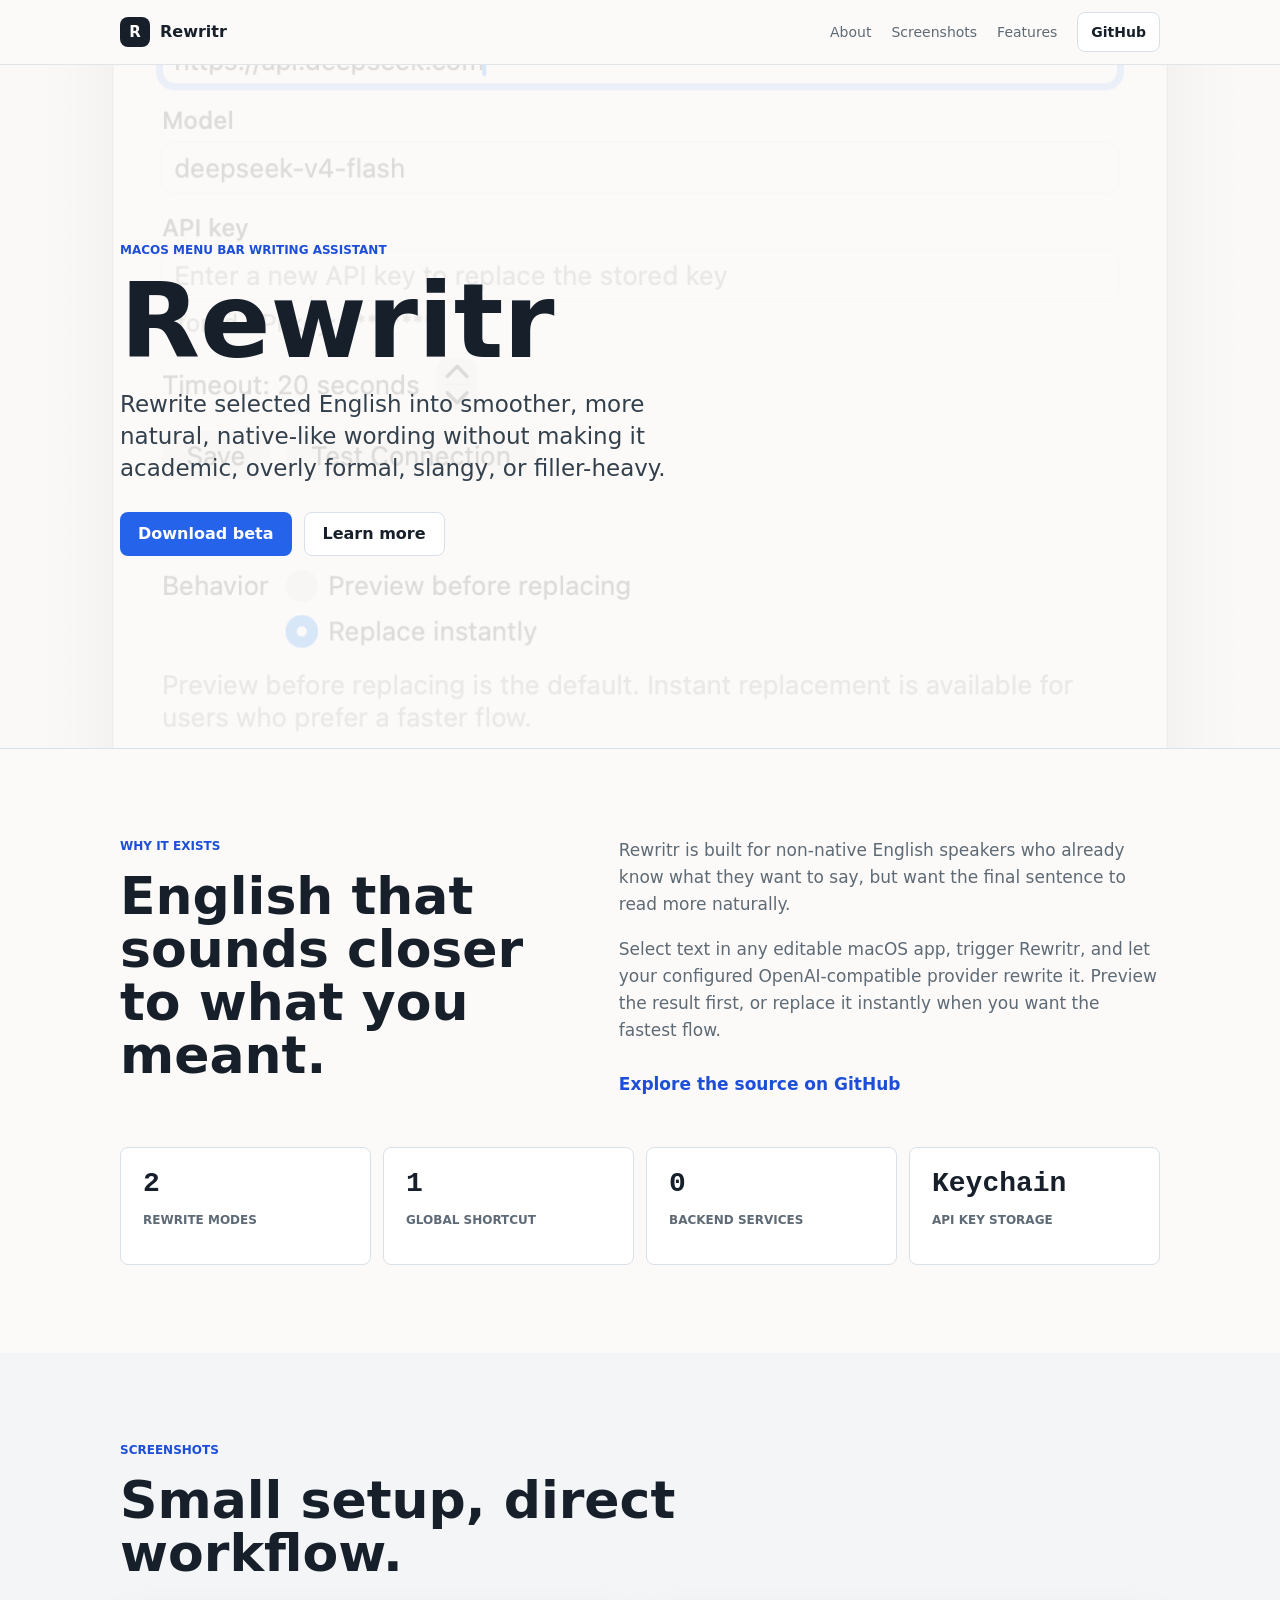
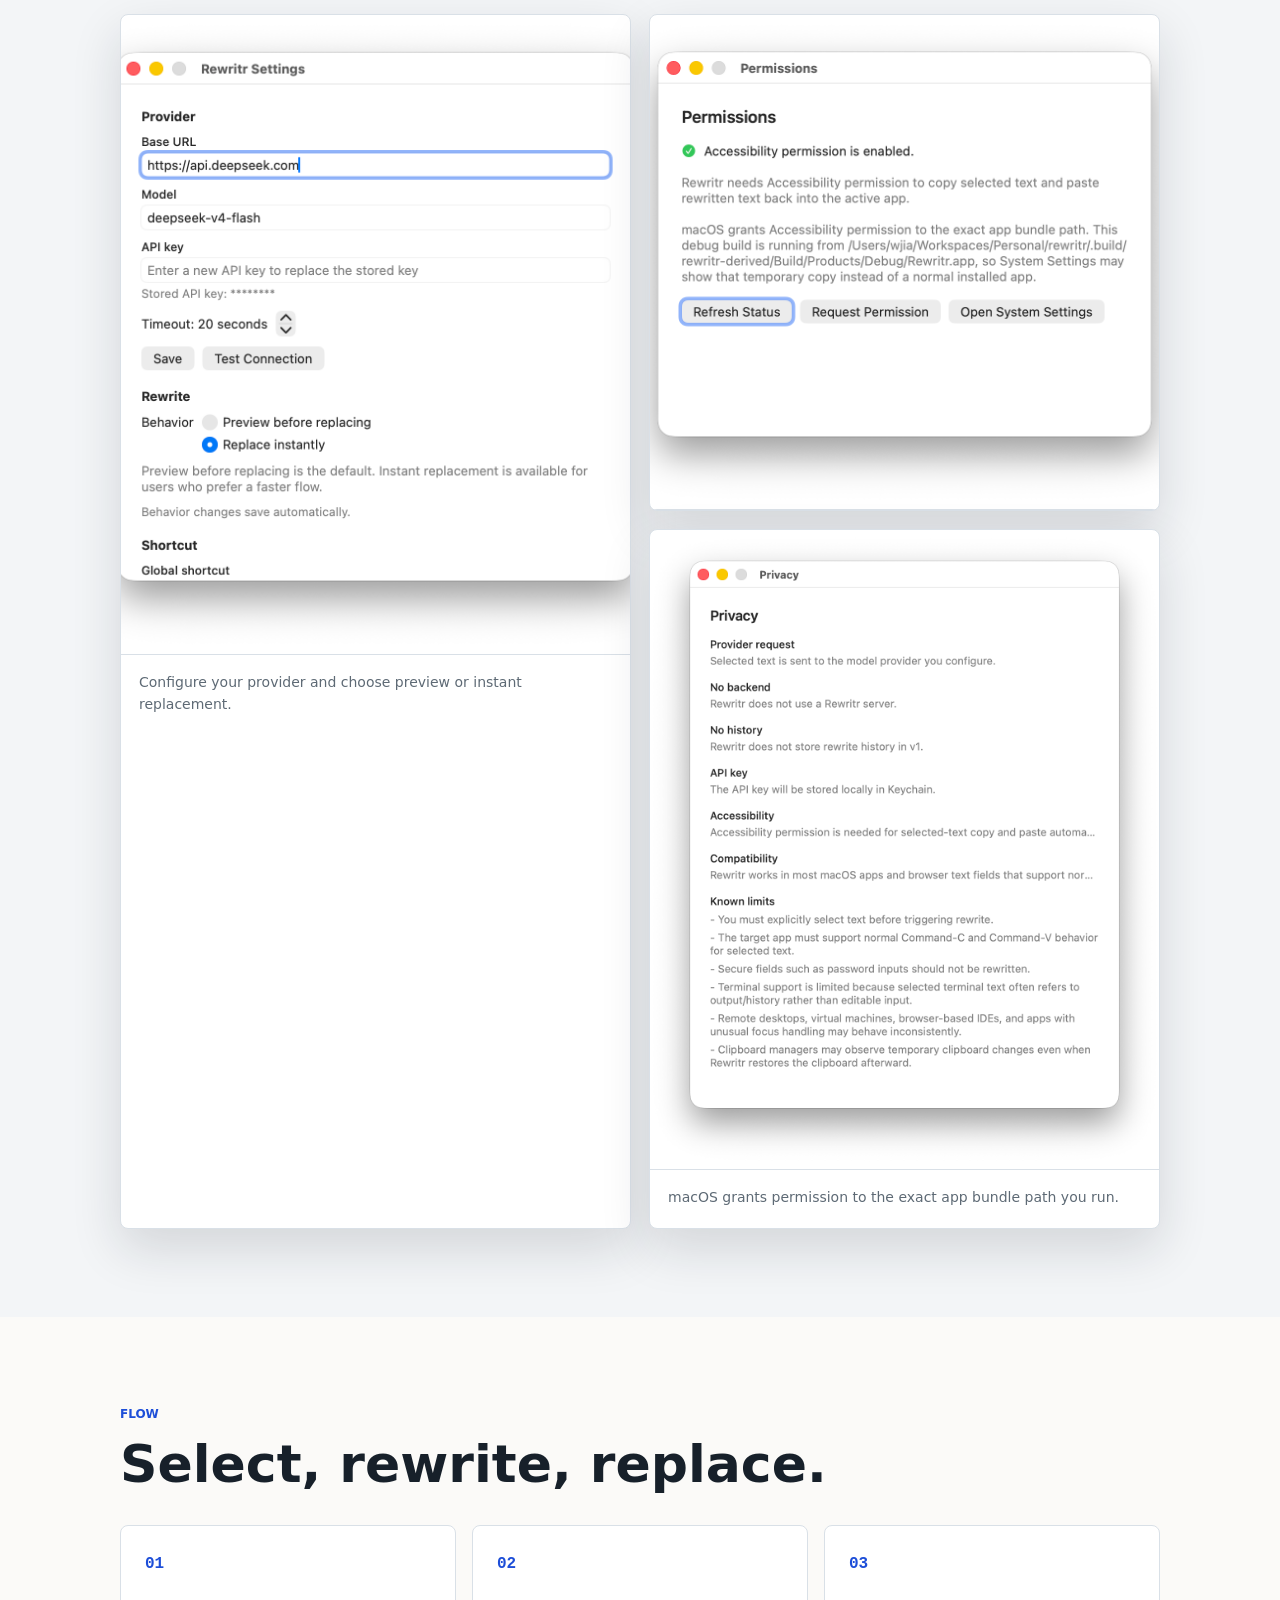
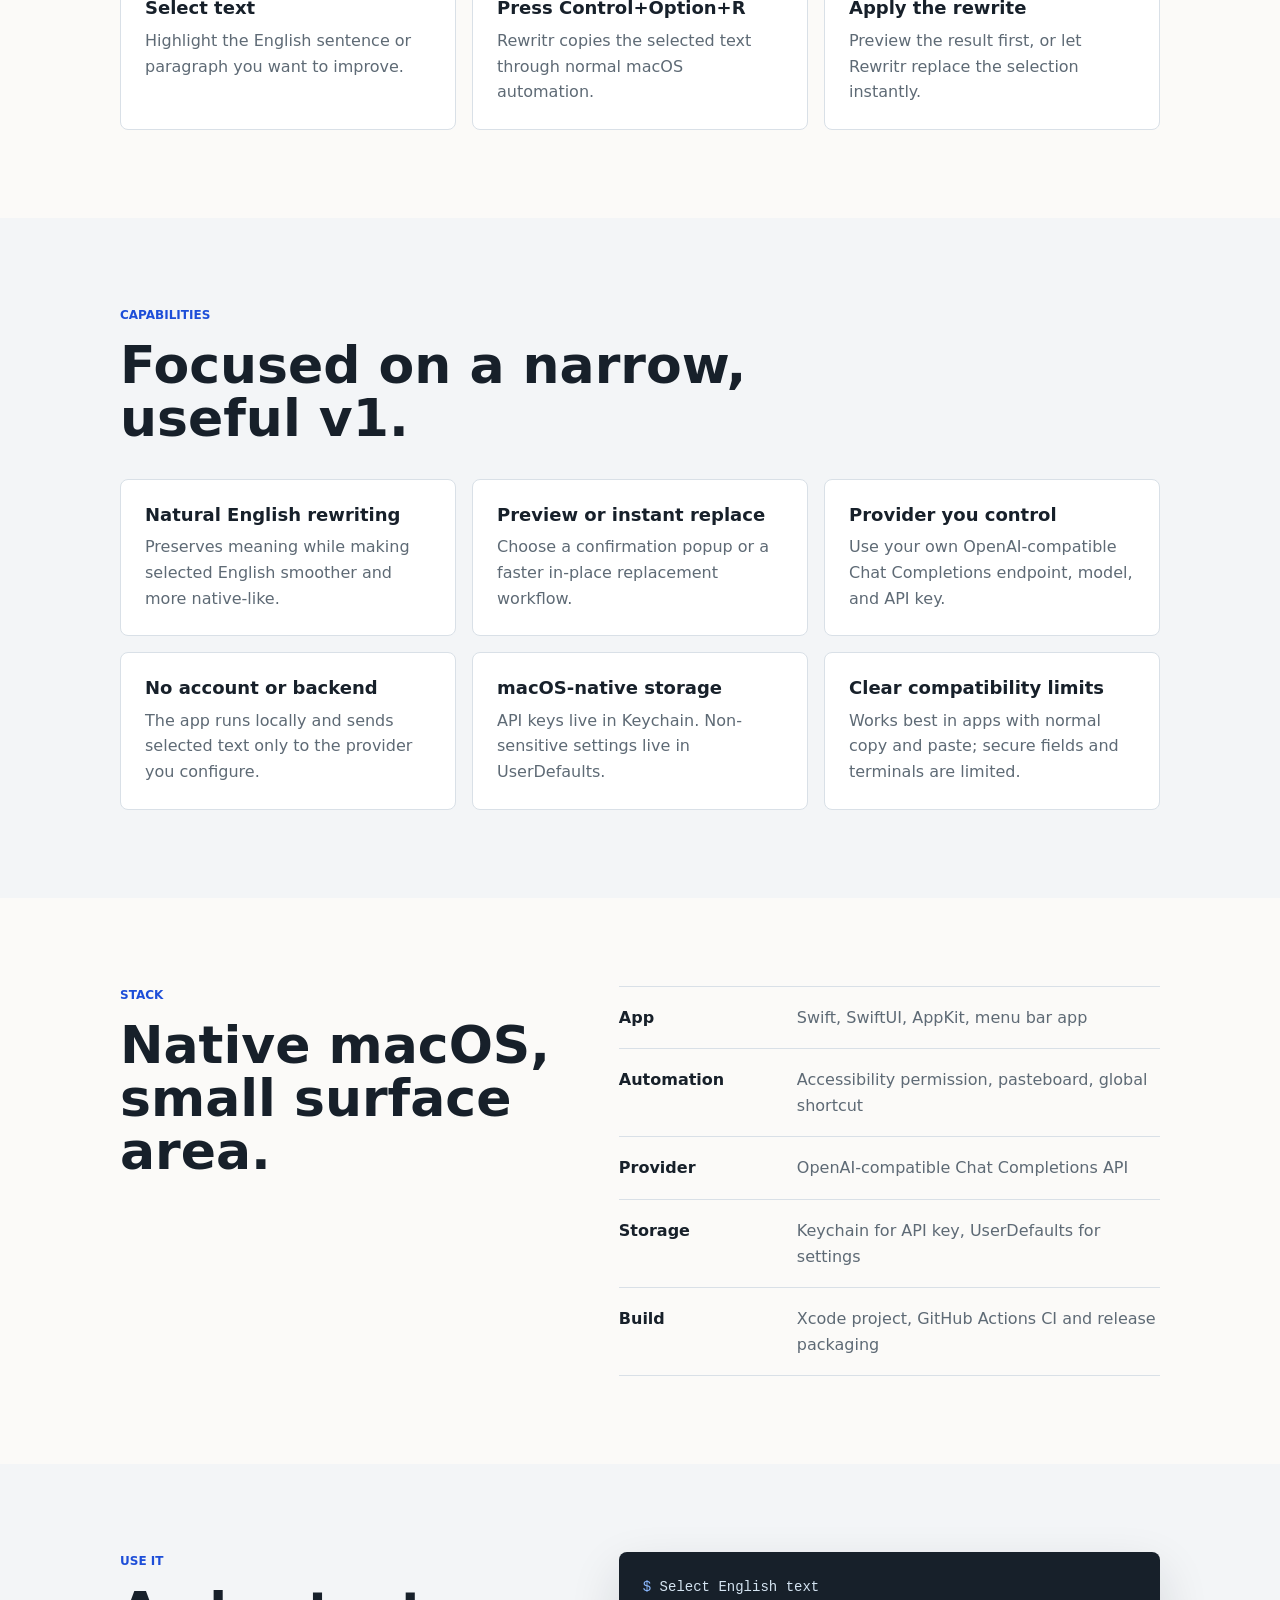
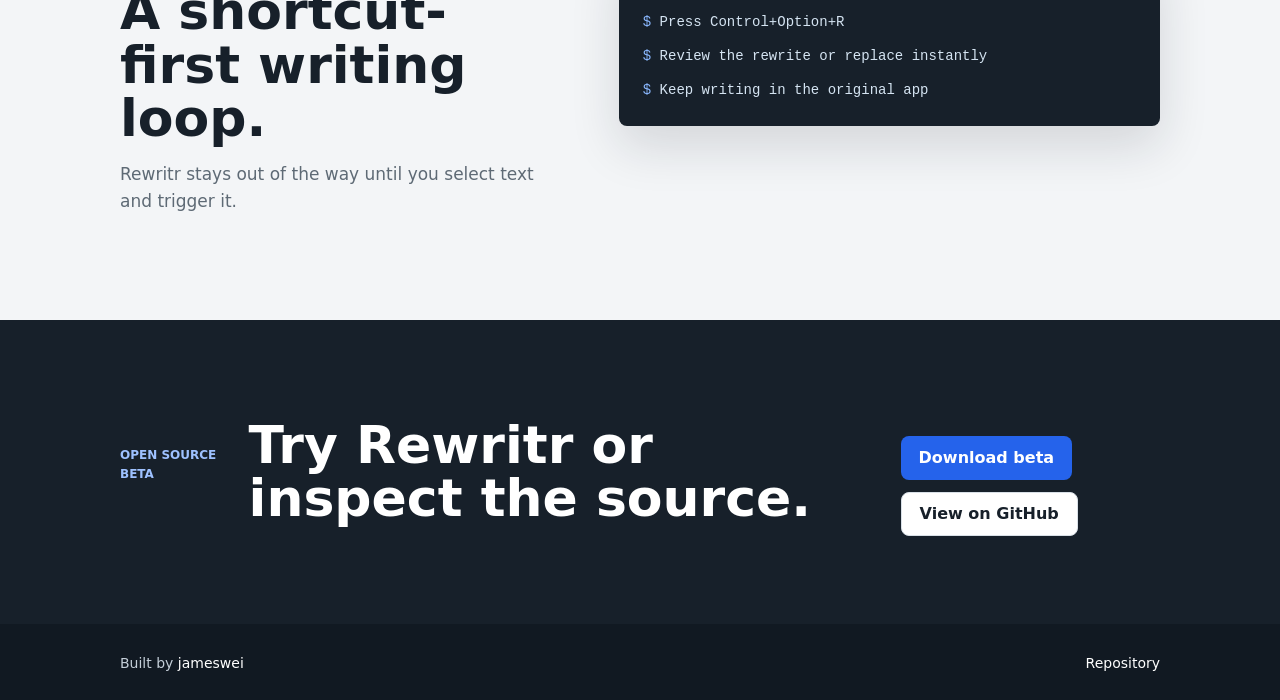
==== website/index.html @ 53d8ade7 "Add project landing page" ====
<!doctype html>
<html lang="en">
  <head>
    <meta charset="utf-8" />
    <meta name="viewport" content="width=device-width, initial-scale=1" />
    <title>Rewritr - Native-like English, right where you write</title>
    <meta
      name="description"
      content="Rewritr is a native macOS menu bar app that rewrites selected English into smoother, more natural, native-like English."
    />
    <link rel="stylesheet" href="css/styles.css" />
  </head>
  <body>
    <header class="site-header">
      <nav class="nav" aria-label="Main navigation">
        <a class="brand" href="#top" aria-label="Rewritr home">
          <span class="brand-mark">R</span>
          <span>Rewritr</span>
        </a>
        <div class="nav-links">
          <a href="#about">About</a>
          <a href="#screenshots">Screenshots</a>
          <a href="#capabilities">Features</a>
          <a href="https://github.com/jameswei/rewritr" class="nav-button">GitHub</a>
        </div>
      </nav>
    </header>

    <main id="top">
      <section class="hero" aria-labelledby="hero-title">
        <img
          class="hero-image"
          src="assets/screenshot_settings.png"
          alt="Rewritr settings window"
        />
        <div class="hero-shade" aria-hidden="true"></div>
        <div class="hero-content">
          <p class="eyebrow">macOS menu bar writing assistant</p>
          <h1 id="hero-title">Rewritr</h1>
          <p class="hero-copy">
            Rewrite selected English into smoother, more natural, native-like wording without making it
            academic, overly formal, slangy, or filler-heavy.
          </p>
          <div class="hero-actions" aria-label="Primary actions">
            <a class="button primary" href="https://github.com/jameswei/rewritr/releases">Download beta</a>
            <a class="button secondary" href="#about">Learn more</a>
          </div>
        </div>
      </section>

      <section class="section about-section" id="about" aria-labelledby="about-title">
        <div class="container two-column">
          <div>
            <p class="eyebrow">Why it exists</p>
            <h2 id="about-title">English that sounds closer to what you meant.</h2>
          </div>
          <div class="section-copy">
            <p>
              Rewritr is built for non-native English speakers who already know what they want to say,
              but want the final sentence to read more naturally.
            </p>
            <p>
              Select text in any editable macOS app, trigger Rewritr, and let your configured
              OpenAI-compatible provider rewrite it. Preview the result first, or replace it instantly
              when you want the fastest flow.
            </p>
            <a class="text-link" href="https://github.com/jameswei/rewritr">Explore the source on GitHub</a>
          </div>
        </div>

        <div class="container stats-grid" aria-label="Project highlights">
          <div class="stat">
            <strong>2</strong>
            <span>rewrite modes</span>
          </div>
          <div class="stat">
            <strong>1</strong>
            <span>global shortcut</span>
          </div>
          <div class="stat">
            <strong>0</strong>
            <span>backend services</span>
          </div>
          <div class="stat">
            <strong>Keychain</strong>
            <span>API key storage</span>
          </div>
        </div>
      </section>

      <section class="section muted" id="screenshots" aria-labelledby="screenshots-title">
        <div class="container section-heading">
          <p class="eyebrow">Screenshots</p>
          <h2 id="screenshots-title">Small setup, direct workflow.</h2>
        </div>
        <div class="container screenshot-grid">
          <figure class="screenshot wide">
            <img src="assets/screenshot_settings.png" alt="Rewritr settings with provider configuration" />
            <figcaption>Configure your provider and choose preview or instant replacement.</figcaption>
          </figure>
          <figure class="screenshot">
            <img src="assets/screenshot_permissions.png" alt="Rewritr permission setup screen" />
            <figcaption>Grant Accessibility permission so Rewritr can copy and replace selected text.</figcaption>
          </figure>
          <figure class="screenshot">
            <img src="assets/screenshot_privacy.png" alt="macOS Accessibility permission screen" />
            <figcaption>macOS grants permission to the exact app bundle path you run.</figcaption>
          </figure>
        </div>
      </section>

      <section class="section" id="flow" aria-labelledby="flow-title">
        <div class="container section-heading">
          <p class="eyebrow">Flow</p>
          <h2 id="flow-title">Select, rewrite, replace.</h2>
        </div>
        <div class="container flow-grid" aria-label="Rewrite flow">
          <div class="flow-step">
            <span>01</span>
            <h3>Select text</h3>
            <p>Highlight the English sentence or paragraph you want to improve.</p>
          </div>
          <div class="flow-step">
            <span>02</span>
            <h3>Press Control+Option+R</h3>
            <p>Rewritr copies the selected text through normal macOS automation.</p>
          </div>
          <div class="flow-step">
            <span>03</span>
            <h3>Apply the rewrite</h3>
            <p>Preview the result first, or let Rewritr replace the selection instantly.</p>
          </div>
        </div>
      </section>

      <section class="section muted" id="capabilities" aria-labelledby="capabilities-title">
        <div class="container section-heading">
          <p class="eyebrow">Capabilities</p>
          <h2 id="capabilities-title">Focused on a narrow, useful v1.</h2>
        </div>
        <div class="container card-grid">
          <article class="card">
            <h3>Natural English rewriting</h3>
            <p>Preserves meaning while making selected English smoother and more native-like.</p>
          </article>
          <article class="card">
            <h3>Preview or instant replace</h3>
            <p>Choose a confirmation popup or a faster in-place replacement workflow.</p>
          </article>
          <article class="card">
            <h3>Provider you control</h3>
            <p>Use your own OpenAI-compatible Chat Completions endpoint, model, and API key.</p>
          </article>
          <article class="card">
            <h3>No account or backend</h3>
            <p>The app runs locally and sends selected text only to the provider you configure.</p>
          </article>
          <article class="card">
            <h3>macOS-native storage</h3>
            <p>API keys live in Keychain. Non-sensitive settings live in UserDefaults.</p>
          </article>
          <article class="card">
            <h3>Clear compatibility limits</h3>
            <p>Works best in apps with normal copy and paste; secure fields and terminals are limited.</p>
          </article>
        </div>
      </section>

      <section class="section" id="stack" aria-labelledby="stack-title">
        <div class="container stack-layout">
          <div>
            <p class="eyebrow">Stack</p>
            <h2 id="stack-title">Native macOS, small surface area.</h2>
          </div>
          <dl class="stack-list">
            <div>
              <dt>App</dt>
              <dd>Swift, SwiftUI, AppKit, menu bar app</dd>
            </div>
            <div>
              <dt>Automation</dt>
              <dd>Accessibility permission, pasteboard, global shortcut</dd>
            </div>
            <div>
              <dt>Provider</dt>
              <dd>OpenAI-compatible Chat Completions API</dd>
            </div>
            <div>
              <dt>Storage</dt>
              <dd>Keychain for API key, UserDefaults for settings</dd>
            </div>
            <div>
              <dt>Build</dt>
              <dd>Xcode project, GitHub Actions CI and release packaging</dd>
            </div>
          </dl>
        </div>
      </section>

      <section class="section muted" id="usage" aria-labelledby="usage-title">
        <div class="container usage-layout">
          <div>
            <p class="eyebrow">Use it</p>
            <h2 id="usage-title">A shortcut-first writing loop.</h2>
            <p class="section-copy">
              Rewritr stays out of the way until you select text and trigger it.
            </p>
          </div>
          <div class="terminal" role="img" aria-label="Rewritr usage flow">
            <span>Select English text</span>
            <span>Press Control+Option+R</span>
            <span>Review the rewrite or replace instantly</span>
            <span>Keep writing in the original app</span>
          </div>
        </div>
      </section>

      <section class="cta" aria-labelledby="cta-title">
        <div class="container cta-inner">
          <p class="eyebrow">Open source beta</p>
          <h2 id="cta-title">Try Rewritr or inspect the source.</h2>
          <div class="hero-actions">
            <a class="button primary" href="https://github.com/jameswei/rewritr/releases">Download beta</a>
            <a class="button secondary" href="https://github.com/jameswei/rewritr">View on GitHub</a>
          </div>
        </div>
      </section>
    </main>

    <footer class="footer">
      <div class="container footer-inner">
        <span>Built by <a href="https://github.com/jameswei">jameswei</a></span>
        <span><a href="https://github.com/jameswei/rewritr">Repository</a></span>
      </div>
    </footer>
  </body>
</html>
---- website/css/styles.css ----
:root {
  --bg: #fbfaf8;
  --surface: #ffffff;
  --surface-muted: #f3f5f7;
  --text: #17202a;
  --muted: #5e6a75;
  --line: #d9e0e7;
  --accent: #2563eb;
  --accent-strong: #1d4ed8;
  --accent-soft: #dbeafe;
  --shadow: 0 20px 50px rgba(20, 30, 45, 0.14);
  --radius: 8px;
  --container: 1040px;
}

* {
  box-sizing: border-box;
}

html {
  scroll-behavior: smooth;
}

body {
  margin: 0;
  background: var(--bg);
  color: var(--text);
  font-family: -apple-system, BlinkMacSystemFont, "Segoe UI", system-ui, sans-serif;
  line-height: 1.6;
}

img {
  display: block;
  max-width: 100%;
}

a {
  color: inherit;
}

.site-header {
  position: sticky;
  top: 0;
  z-index: 20;
  background: rgba(251, 250, 248, 0.9);
  border-bottom: 1px solid rgba(217, 224, 231, 0.8);
  backdrop-filter: blur(18px);
}

.nav {
  width: min(100% - 32px, var(--container));
  height: 64px;
  margin: 0 auto;
  display: flex;
  align-items: center;
  justify-content: space-between;
  gap: 24px;
}

.brand {
  display: inline-flex;
  align-items: center;
  gap: 10px;
  font-weight: 760;
  text-decoration: none;
}

.brand-mark {
  width: 30px;
  height: 30px;
  display: inline-grid;
  place-items: center;
  border-radius: 8px;
  background: var(--text);
  color: var(--surface);
  font-size: 15px;
  line-height: 1;
}

.nav-links {
  display: flex;
  align-items: center;
  gap: 20px;
  color: var(--muted);
  font-size: 14px;
}

.nav-links a {
  text-decoration: none;
}

.nav-links a:hover,
.text-link:hover,
.footer a:hover {
  color: var(--accent);
}

.nav-button {
  padding: 8px 13px;
  border: 1px solid var(--line);
  border-radius: 8px;
  background: var(--surface);
  color: var(--text);
  font-weight: 650;
}

.hero {
  position: relative;
  min-height: 76svh;
  overflow: hidden;
  isolation: isolate;
  display: flex;
  align-items: center;
  border-bottom: 1px solid var(--line);
}

.hero-image,
.hero-shade {
  position: absolute;
  inset: 0;
  width: 100%;
  height: 100%;
}

.hero-image {
  object-fit: cover;
  object-position: right center;
  z-index: -2;
}

.hero-shade {
  z-index: -1;
  background: rgba(251, 250, 248, 0.86);
}

.hero-content {
  width: min(100% - 32px, var(--container));
  margin: 0 auto;
  padding: 96px 0 112px;
}

.eyebrow {
  margin: 0 0 14px;
  color: var(--accent-strong);
  font-size: 12px;
  font-weight: 760;
  letter-spacing: 0;
  text-transform: uppercase;
}

h1,
h2,
h3,
p {
  margin-top: 0;
}

h1 {
  margin-bottom: 18px;
  font-size: 104px;
  line-height: 0.92;
  letter-spacing: 0;
}

h2 {
  margin-bottom: 16px;
  font-size: 52px;
  line-height: 1.02;
  letter-spacing: 0;
}

h3 {
  margin-bottom: 8px;
  font-size: 18px;
  line-height: 1.25;
  letter-spacing: 0;
}

.hero-copy {
  width: min(100%, 620px);
  color: #33404c;
  font-size: 23px;
  line-height: 1.4;
}

.hero-actions {
  display: flex;
  flex-wrap: wrap;
  gap: 12px;
  margin-top: 28px;
}

.button {
  display: inline-flex;
  align-items: center;
  justify-content: center;
  min-height: 44px;
  padding: 0 18px;
  border-radius: 8px;
  font-weight: 720;
  text-decoration: none;
}

.button.primary {
  background: var(--accent);
  color: #ffffff;
}

.button.primary:hover {
  background: var(--accent-strong);
}

.button.secondary {
  background: var(--surface);
  border: 1px solid var(--line);
  color: var(--text);
}

.section {
  padding: 88px 0;
}

.muted {
  background: var(--surface-muted);
}

.container {
  width: min(100% - 32px, var(--container));
  margin: 0 auto;
}

.two-column,
.stack-layout,
.usage-layout {
  display: grid;
  grid-template-columns: minmax(0, 0.9fr) minmax(0, 1.1fr);
  gap: 56px;
  align-items: start;
}

.section-copy {
  color: var(--muted);
  font-size: 17px;
}

.text-link {
  display: inline-flex;
  margin-top: 10px;
  color: var(--accent-strong);
  font-weight: 700;
  text-decoration: none;
}

.stats-grid {
  display: grid;
  grid-template-columns: repeat(4, minmax(0, 1fr));
  gap: 12px;
  margin-top: 48px;
}

.stat {
  min-height: 118px;
  padding: 22px;
  border: 1px solid var(--line);
  border-radius: var(--radius);
  background: var(--surface);
}

.stat strong {
  display: block;
  margin-bottom: 8px;
  font-family: ui-monospace, SFMono-Regular, Menlo, Monaco, Consolas, monospace;
  font-size: 28px;
  line-height: 1;
}

.stat span {
  color: var(--muted);
  font-size: 12px;
  font-weight: 760;
  text-transform: uppercase;
}

.section-heading {
  margin-bottom: 34px;
}

.section-heading h2 {
  max-width: 720px;
}

.screenshot-grid {
  display: grid;
  grid-template-columns: repeat(2, minmax(0, 1fr));
  gap: 18px;
}

.screenshot {
  margin: 0;
  border: 1px solid var(--line);
  border-radius: var(--radius);
  background: var(--surface);
  overflow: hidden;
  box-shadow: var(--shadow);
}

.screenshot.wide {
  grid-row: span 2;
}

.screenshot img {
  width: 100%;
  height: 100%;
  max-height: 640px;
  object-fit: cover;
  object-position: top center;
  border-bottom: 1px solid var(--line);
}

.screenshot figcaption {
  min-height: 72px;
  padding: 16px 18px;
  color: var(--muted);
  font-size: 14px;
}

.flow-grid,
.card-grid {
  display: grid;
  grid-template-columns: repeat(3, minmax(0, 1fr));
  gap: 16px;
}

.flow-step,
.card {
  padding: 24px;
  border: 1px solid var(--line);
  border-radius: var(--radius);
  background: var(--surface);
}

.flow-step span {
  display: inline-flex;
  margin-bottom: 20px;
  color: var(--accent-strong);
  font-family: ui-monospace, SFMono-Regular, Menlo, Monaco, Consolas, monospace;
  font-weight: 800;
}

.flow-step p,
.card p {
  margin-bottom: 0;
  color: var(--muted);
}

.stack-list {
  margin: 0;
  border-top: 1px solid var(--line);
}

.stack-list div {
  display: grid;
  grid-template-columns: 160px 1fr;
  gap: 18px;
  padding: 18px 0;
  border-bottom: 1px solid var(--line);
}

.stack-list dt {
  color: var(--text);
  font-weight: 760;
}

.stack-list dd {
  margin: 0;
  color: var(--muted);
}

.terminal {
  display: grid;
  gap: 12px;
  padding: 24px;
  border-radius: var(--radius);
  background: #17202a;
  color: #d5e4f2;
  font-family: ui-monospace, SFMono-Regular, Menlo, Monaco, Consolas, monospace;
  font-size: 14px;
  box-shadow: var(--shadow);
}

.terminal span::before {
  content: "$ ";
  color: #8bb8ff;
}

.cta {
  padding: 88px 0;
  background: var(--text);
  color: #ffffff;
}

.cta .eyebrow {
  color: #9ec1ff;
}

.cta-inner {
  display: flex;
  align-items: center;
  justify-content: space-between;
  gap: 32px;
}

.cta h2 {
  max-width: 620px;
  margin-bottom: 0;
}

.footer {
  padding: 28px 0;
  background: #111922;
  color: #c4ced8;
  font-size: 14px;
}

.footer-inner {
  display: flex;
  justify-content: space-between;
  gap: 16px;
}

.footer a {
  color: #ffffff;
  text-decoration: none;
}

@media (max-width: 820px) {
  .nav {
    height: auto;
    padding: 14px 0;
    align-items: flex-start;
    flex-direction: column;
  }

  .nav-links {
    width: 100%;
    gap: 14px;
    overflow-x: auto;
    padding-bottom: 4px;
  }

  .hero {
    min-height: 72svh;
  }

  .hero-shade {
    background: rgba(251, 250, 248, 0.9);
  }

  .hero-content {
    padding: 72px 0 84px;
  }

  .section {
    padding: 64px 0;
  }

  h1 {
    font-size: 68px;
  }

  h2 {
    font-size: 38px;
  }

  .hero-copy {
    font-size: 19px;
  }

  .two-column,
  .stack-layout,
  .usage-layout,
  .screenshot-grid,
  .flow-grid,
  .card-grid,
  .cta-inner {
    grid-template-columns: 1fr;
  }

  .cta-inner {
    display: grid;
  }

  .stats-grid {
    grid-template-columns: repeat(2, minmax(0, 1fr));
  }

  .screenshot.wide {
    grid-row: auto;
  }

  .stack-list div {
    grid-template-columns: 1fr;
    gap: 4px;
  }

  .footer-inner {
    flex-direction: column;
  }
}

@media (max-width: 520px) {
  .nav-links a:not(.nav-button) {
    display: none;
  }

  .stats-grid {
    grid-template-columns: 1fr;
  }

  .button {
    width: 100%;
  }
}
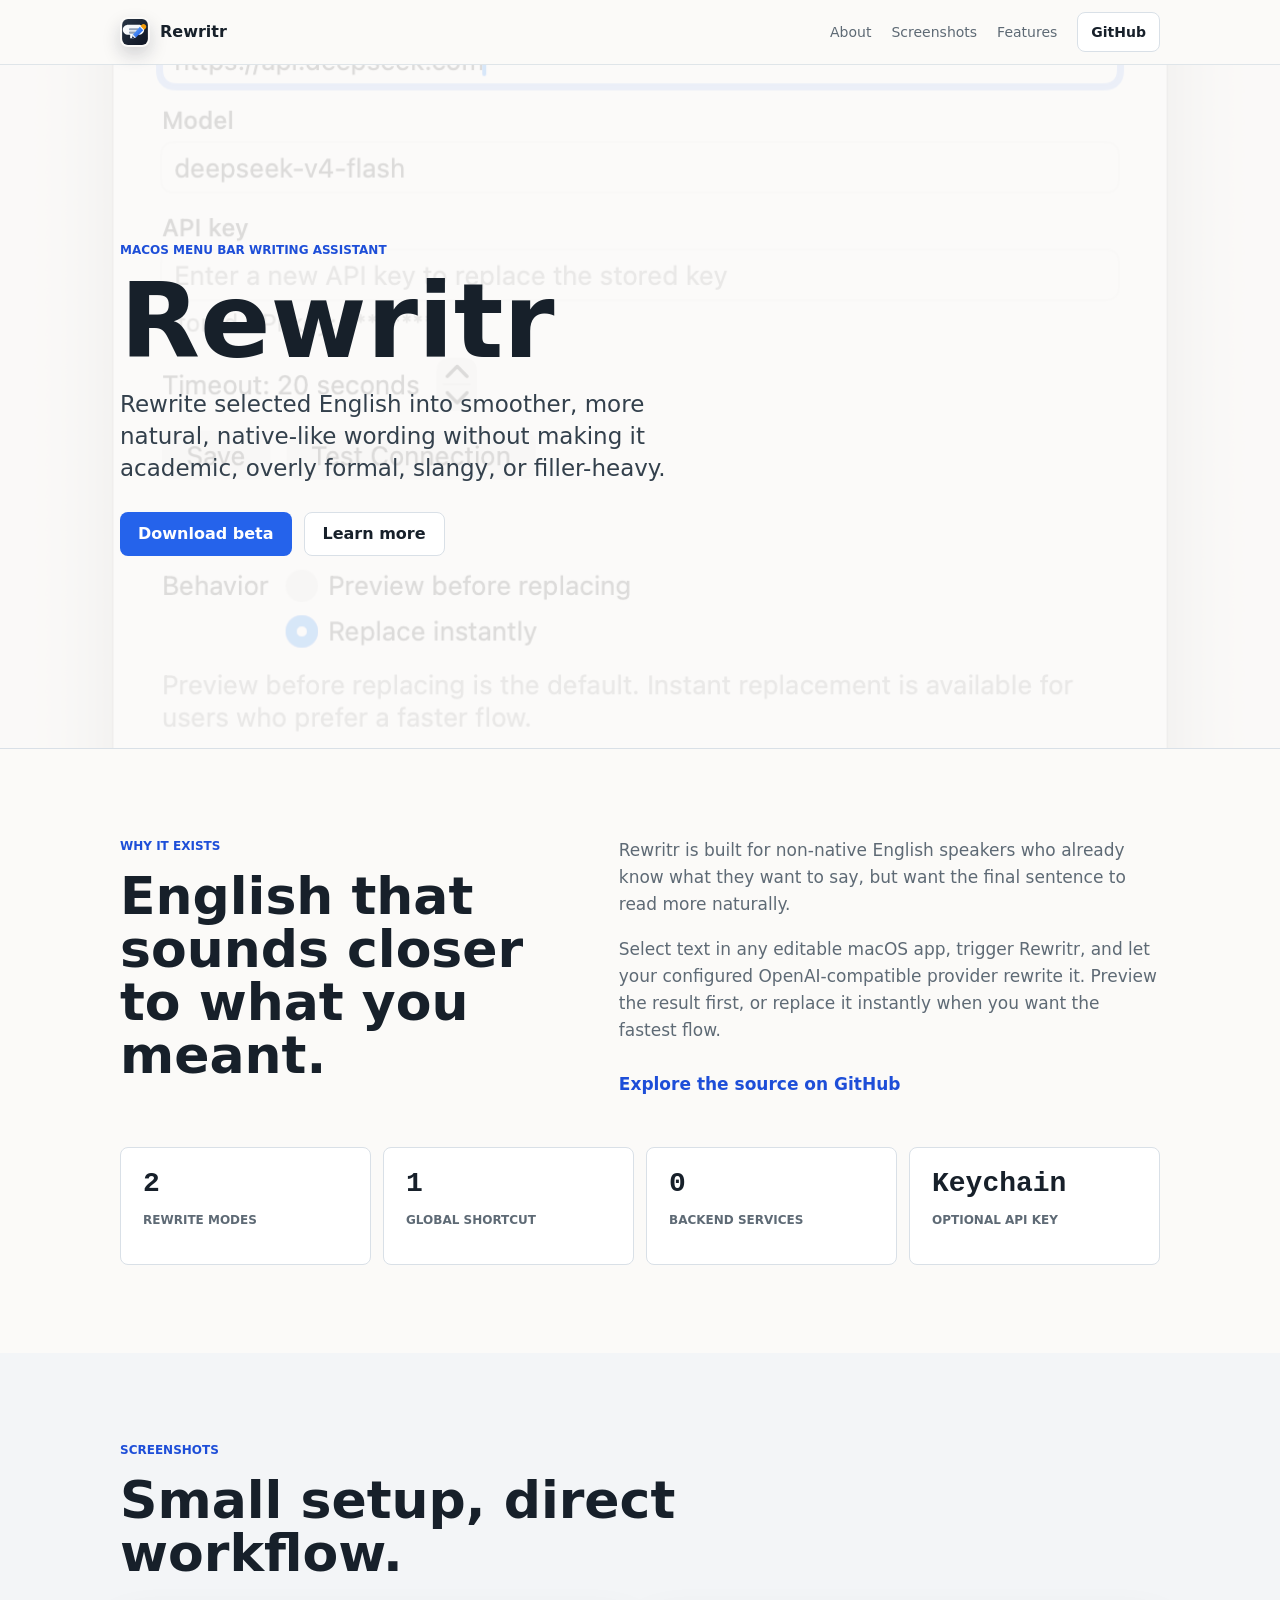
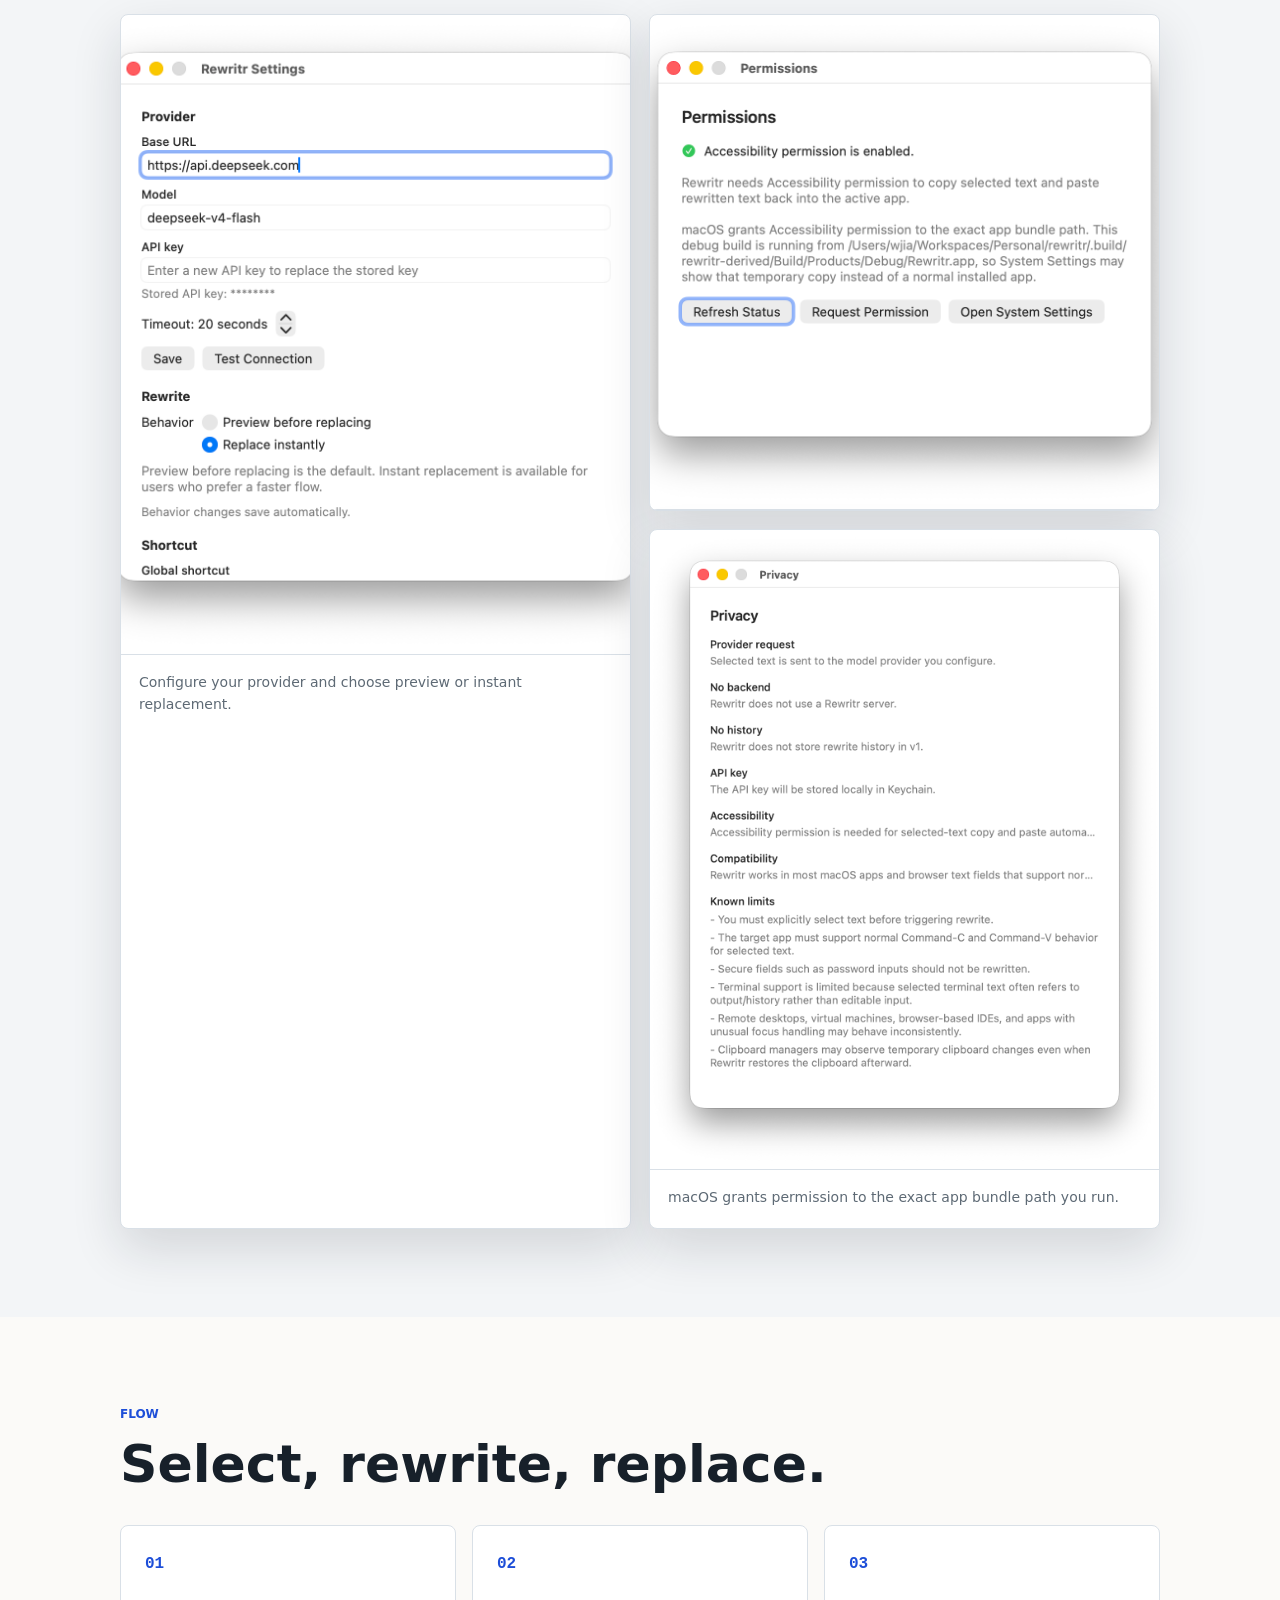
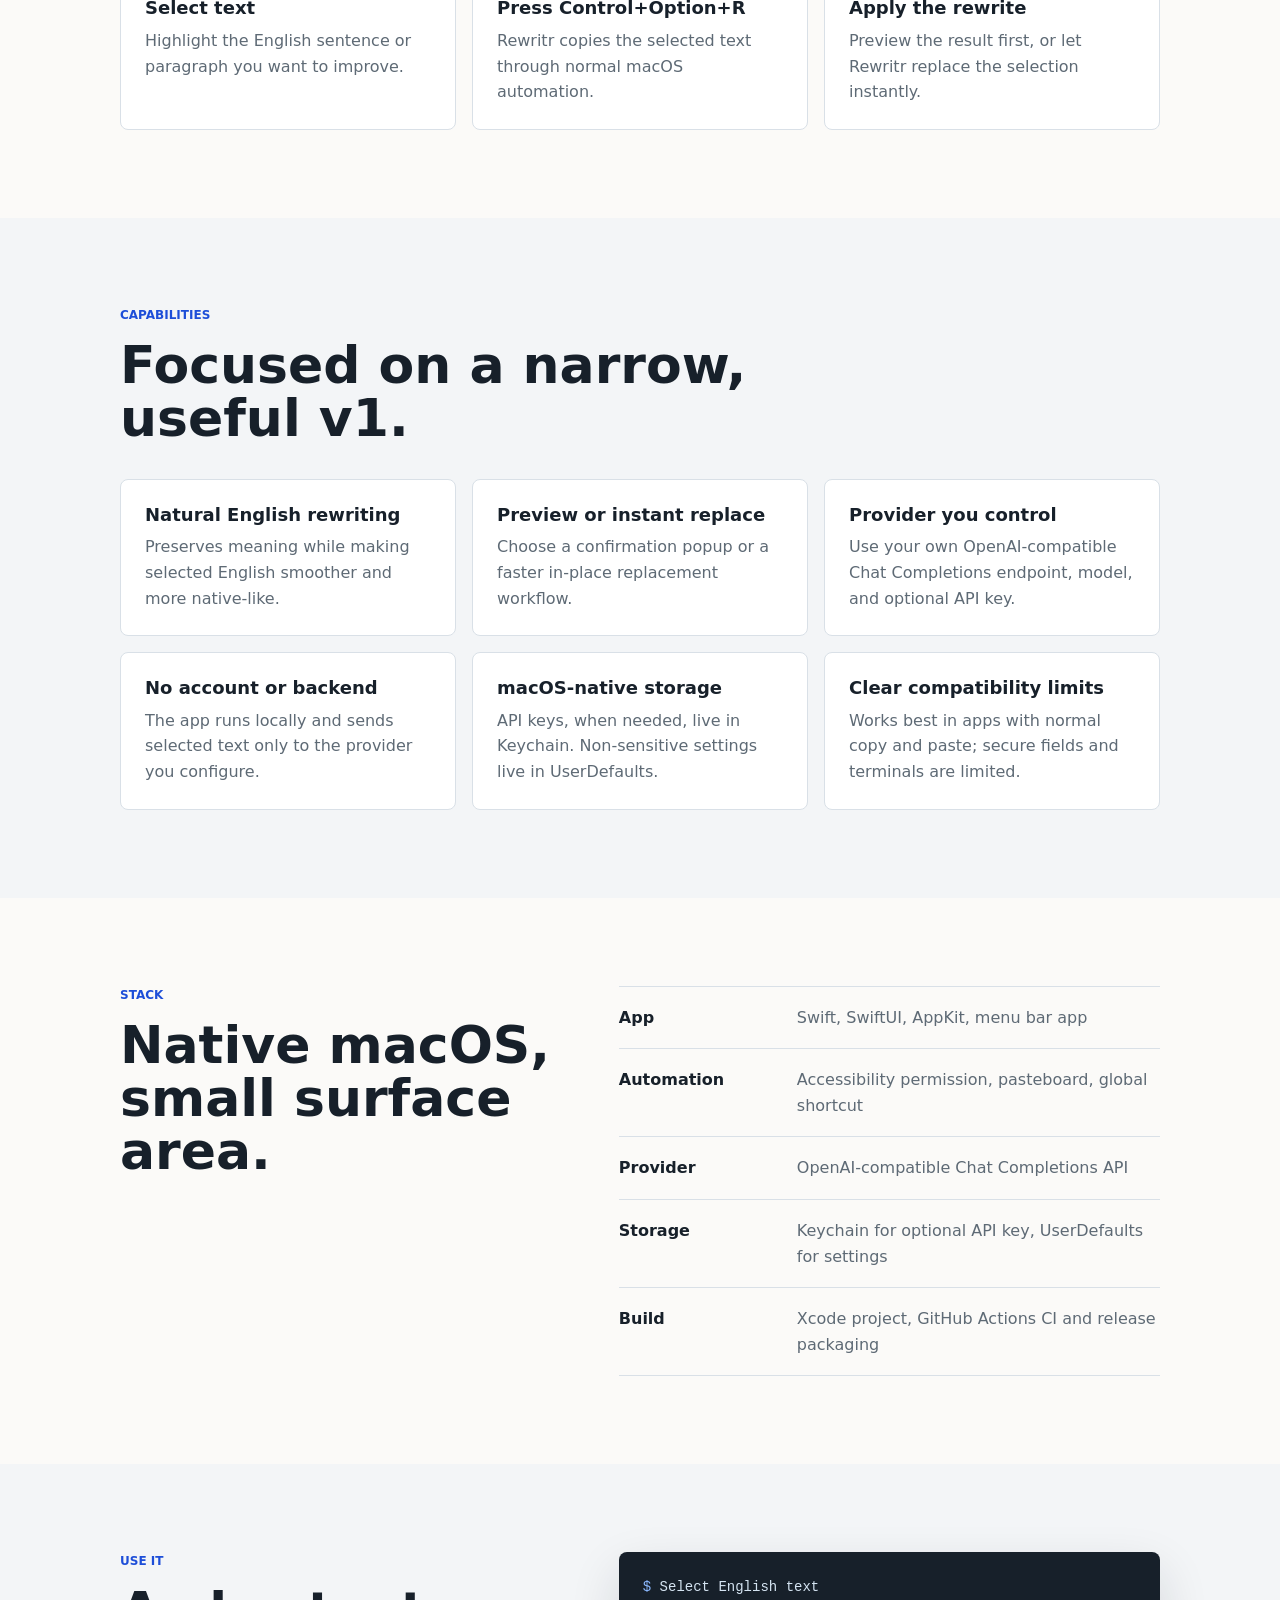
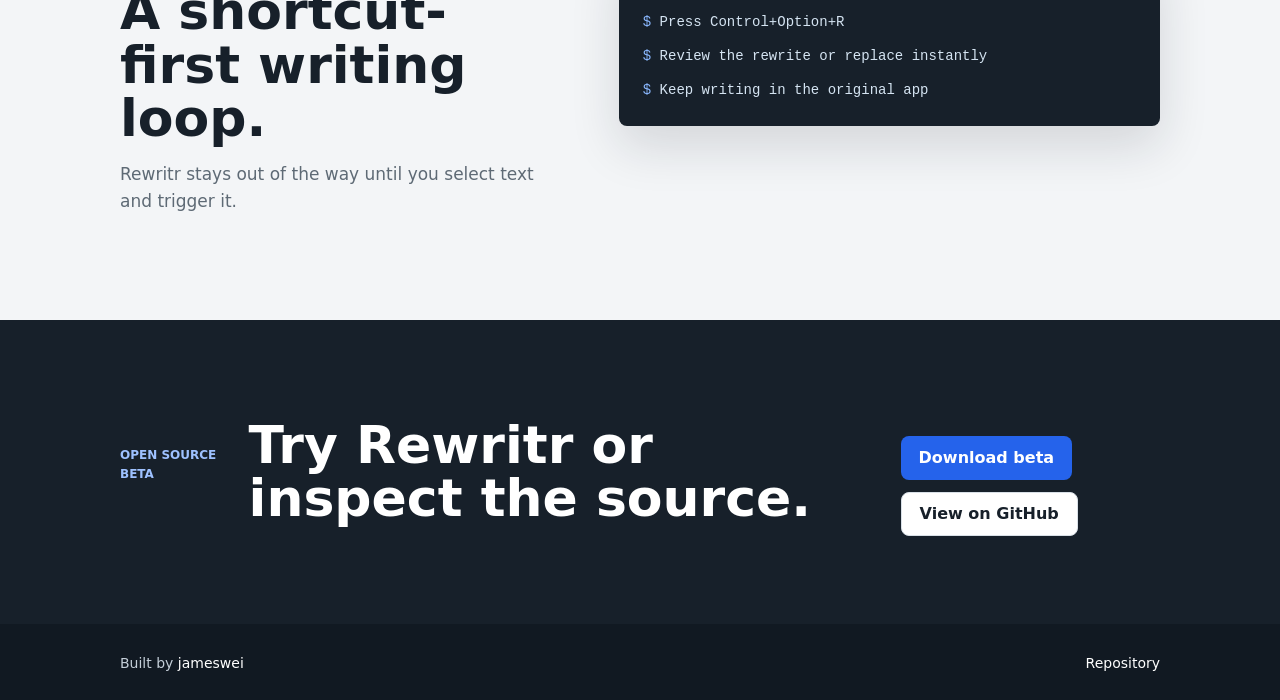
==== commit 1cb03839: "Polish Rewritr 1.0 experience" ====
--- a/website/index.html
+++ b/website/index.html
@@ -8,13 +8,14 @@
       name="description"
       content="Rewritr is a native macOS menu bar app that rewrites selected English into smoother, more natural, native-like English."
     />
+    <link rel="icon" href="favicon.svg" type="image/svg+xml" />
     <link rel="stylesheet" href="css/styles.css" />
   </head>
   <body>
     <header class="site-header">
       <nav class="nav" aria-label="Main navigation">
         <a class="brand" href="#top" aria-label="Rewritr home">
-          <span class="brand-mark">R</span>
+          <img class="brand-mark" src="assets/app-icon.svg" alt="" />
           <span>Rewritr</span>
         </a>
         <div class="nav-links">
@@ -83,7 +84,7 @@
           </div>
           <div class="stat">
             <strong>Keychain</strong>
-            <span>API key storage</span>
+            <span>optional API key</span>
           </div>
         </div>
       </section>
@@ -149,7 +150,7 @@
           </article>
           <article class="card">
             <h3>Provider you control</h3>
-            <p>Use your own OpenAI-compatible Chat Completions endpoint, model, and API key.</p>
+            <p>Use your own OpenAI-compatible Chat Completions endpoint, model, and optional API key.</p>
           </article>
           <article class="card">
             <h3>No account or backend</h3>
@@ -157,7 +158,7 @@
           </article>
           <article class="card">
             <h3>macOS-native storage</h3>
-            <p>API keys live in Keychain. Non-sensitive settings live in UserDefaults.</p>
+            <p>API keys, when needed, live in Keychain. Non-sensitive settings live in UserDefaults.</p>
           </article>
           <article class="card">
             <h3>Clear compatibility limits</h3>
@@ -187,7 +188,7 @@
             </div>
             <div>
               <dt>Storage</dt>
-              <dd>Keychain for API key, UserDefaults for settings</dd>
+              <dd>Keychain for optional API key, UserDefaults for settings</dd>
             </div>
             <div>
               <dt>Build</dt>
--- a/website/css/styles.css
+++ b/website/css/styles.css
@@ -68,13 +68,8 @@
 .brand-mark {
   width: 30px;
   height: 30px;
-  display: inline-grid;
-  place-items: center;
   border-radius: 8px;
-  background: var(--text);
-  color: var(--surface);
-  font-size: 15px;
-  line-height: 1;
+  box-shadow: 0 8px 18px rgba(15, 23, 42, 0.18);
 }
 
 .nav-links {
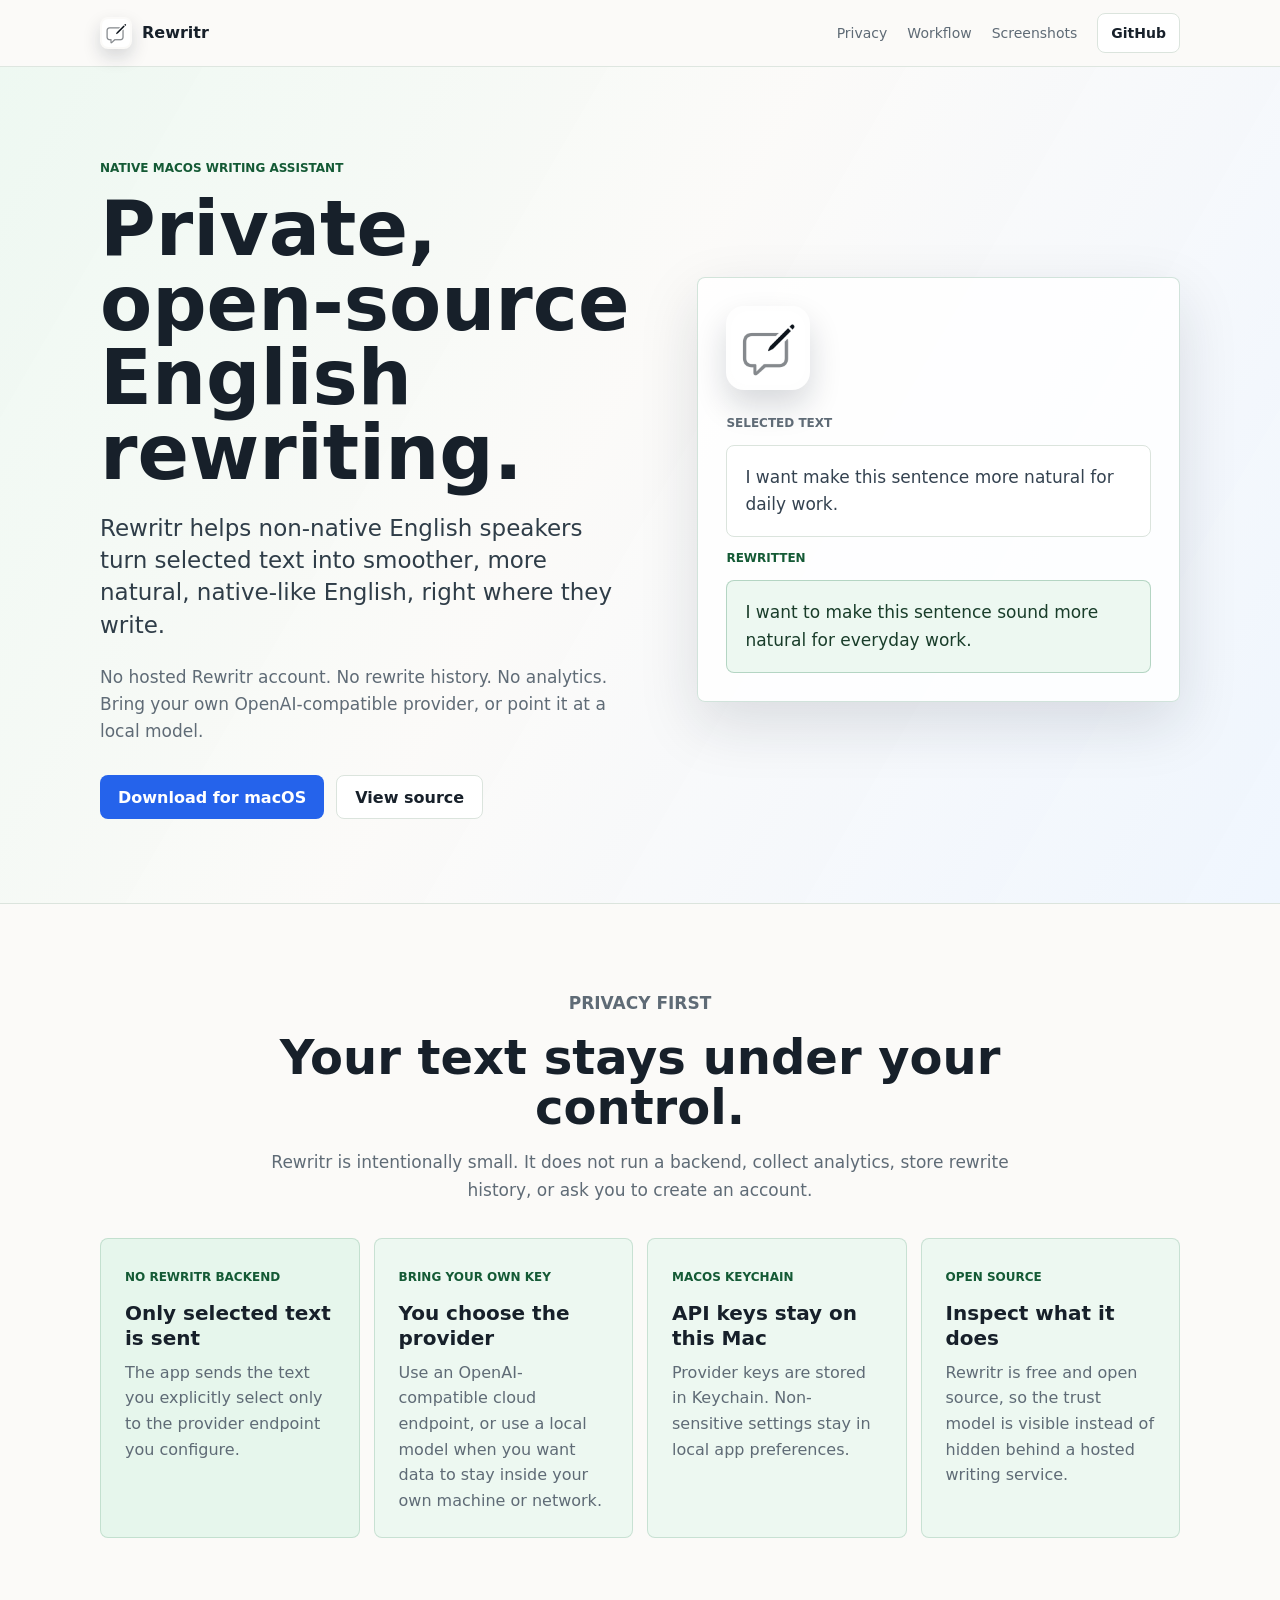
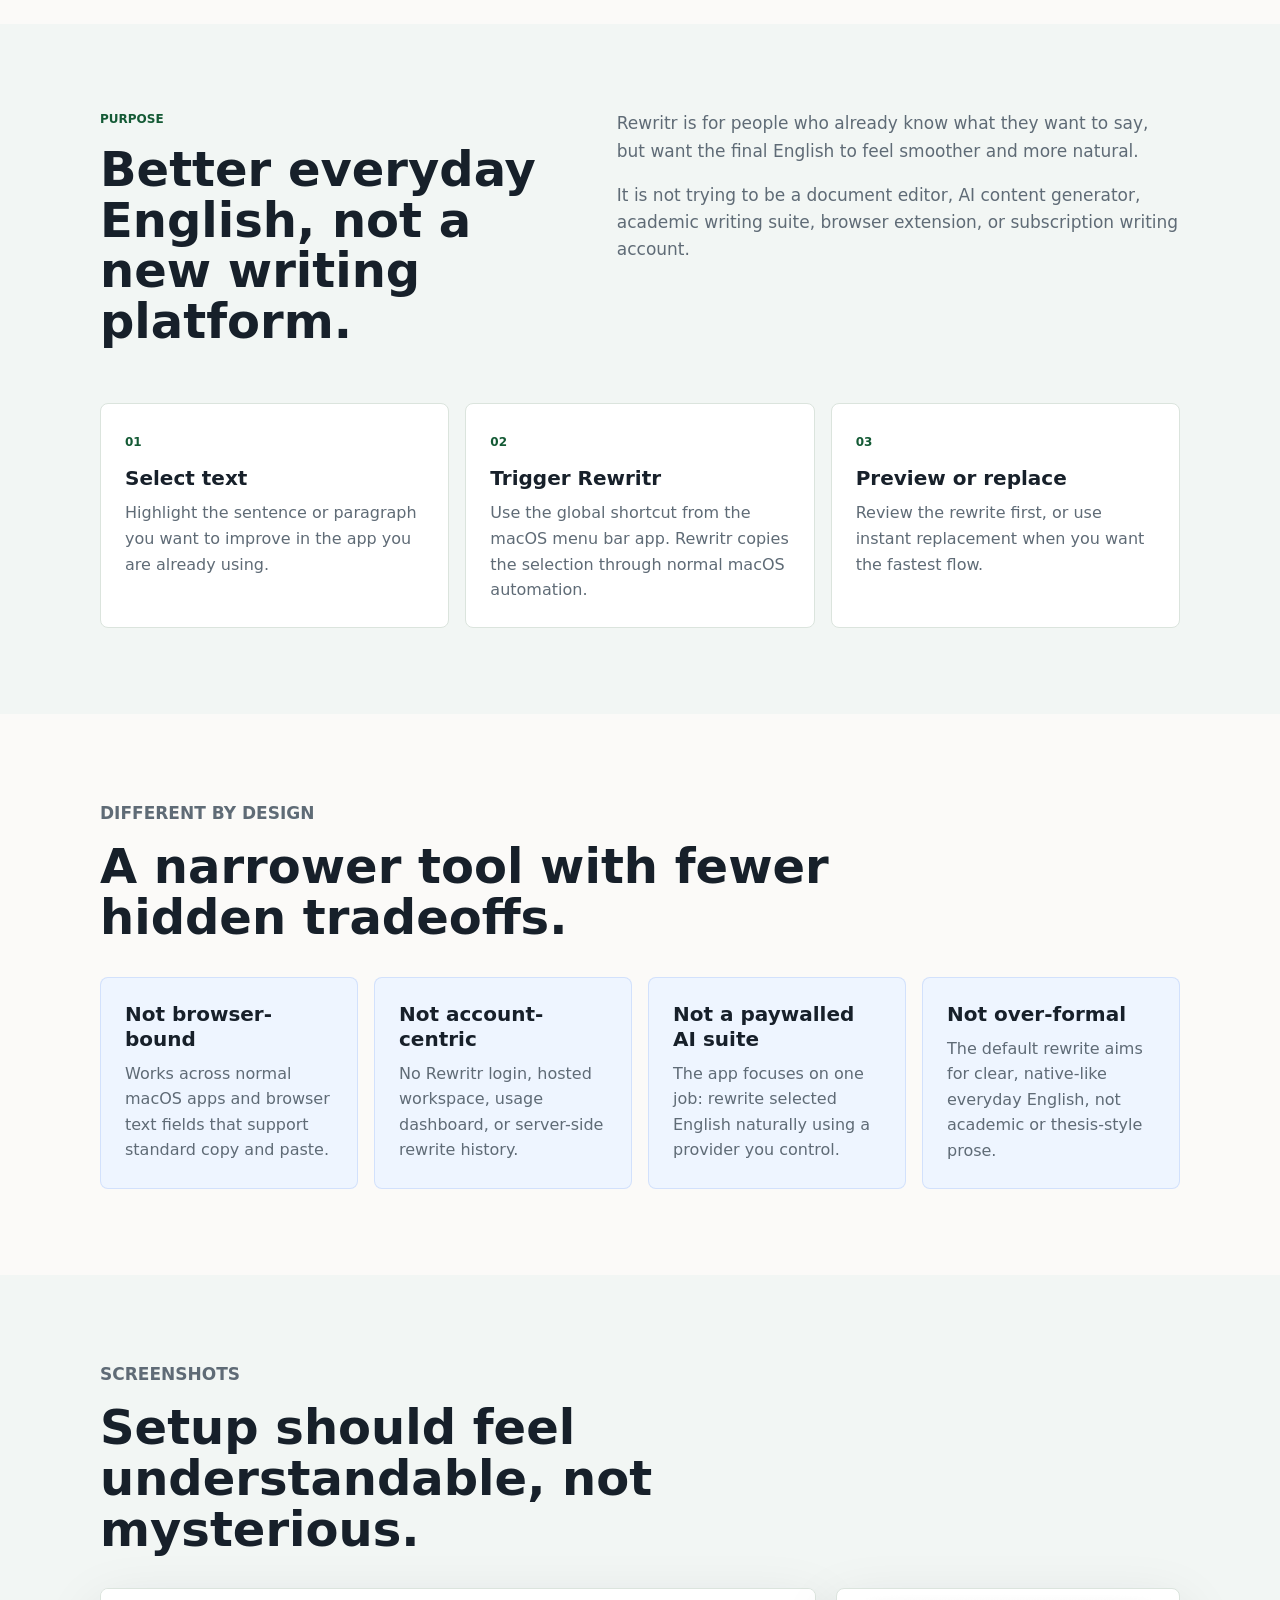
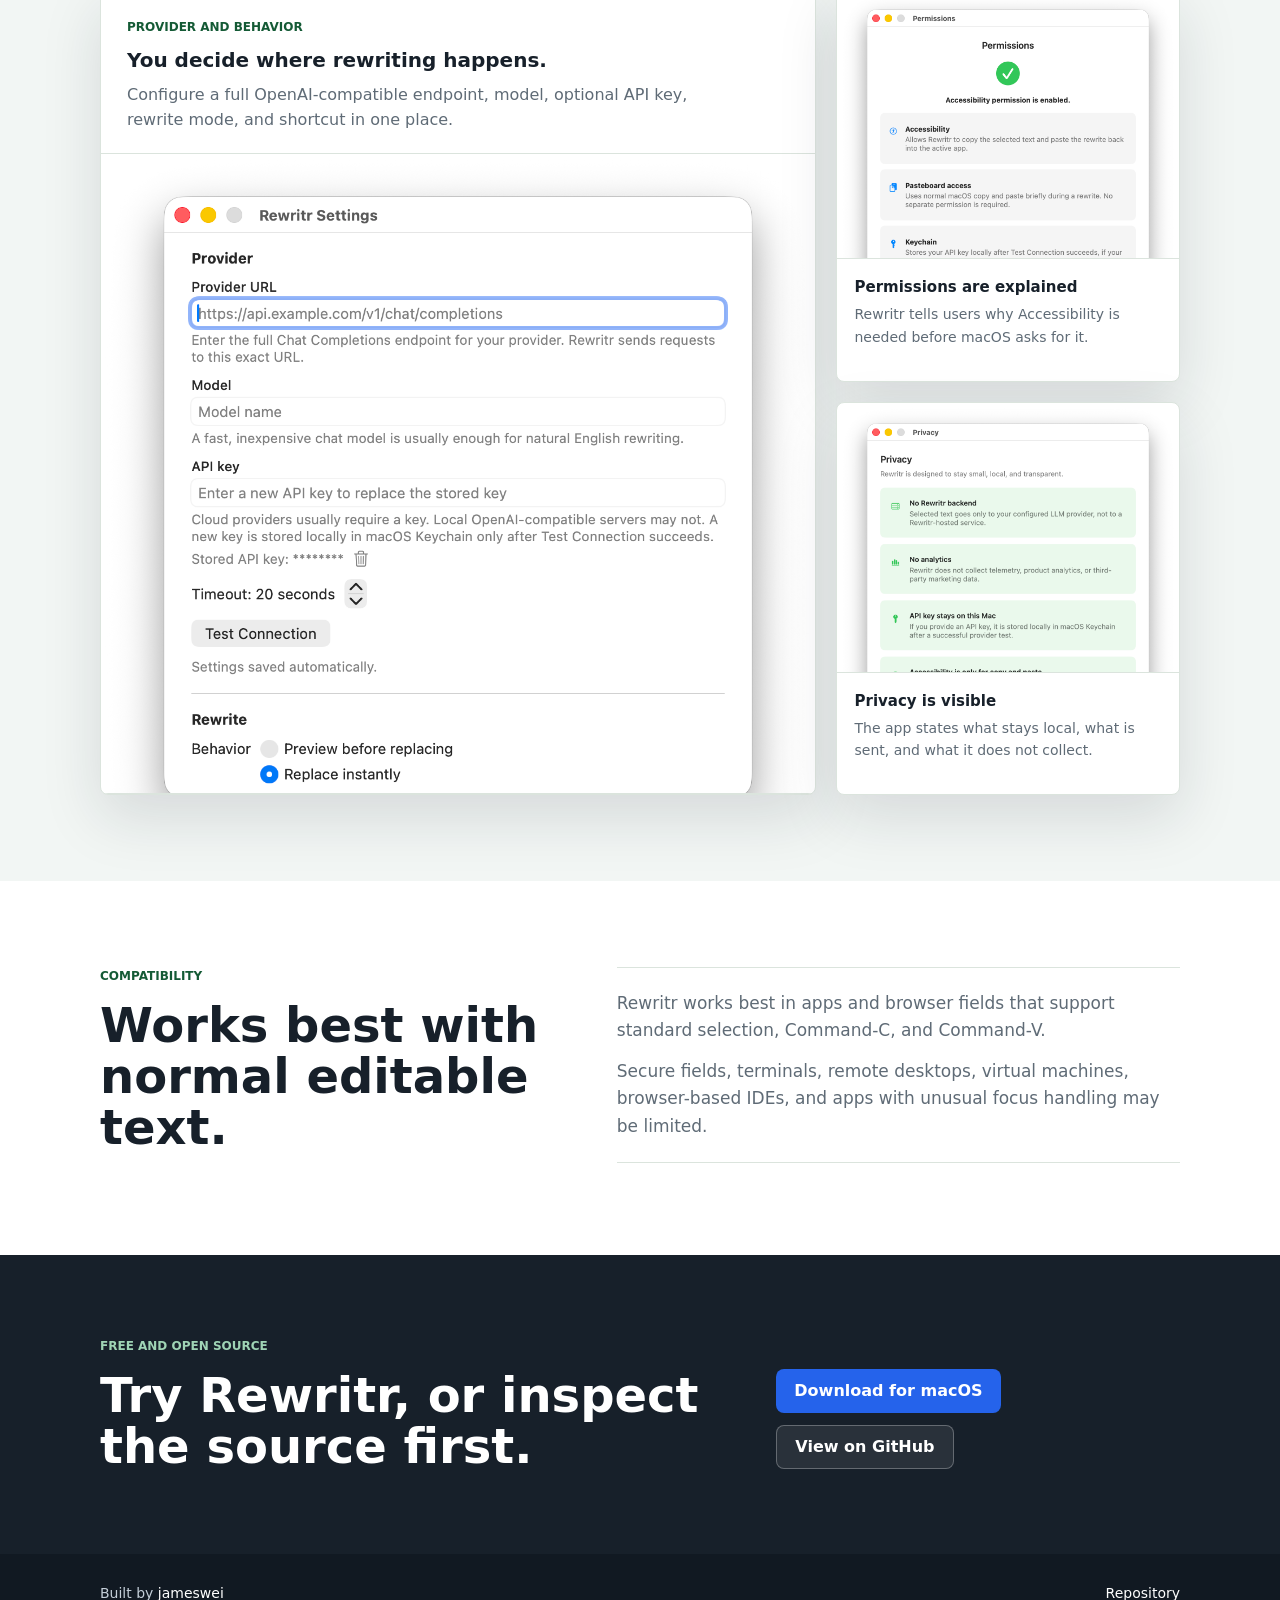
==== commit 16c19b42: "Polish landing page positioning" ====
--- a/website/index.html
+++ b/website/index.html
@@ -3,25 +3,25 @@
   <head>
     <meta charset="utf-8" />
     <meta name="viewport" content="width=device-width, initial-scale=1" />
-    <title>Rewritr - Native-like English, right where you write</title>
+    <title>Rewritr - Private English rewriting for macOS</title>
     <meta
       name="description"
-      content="Rewritr is a native macOS menu bar app that rewrites selected English into smoother, more natural, native-like English."
+      content="Rewritr is a privacy-first, open-source macOS menu bar app that rewrites selected English into smoother, more natural, native-like English."
     />
-    <link rel="icon" href="favicon.svg" type="image/svg+xml" />
+    <link rel="icon" href="assets/app-icon.png" type="image/png" />
     <link rel="stylesheet" href="css/styles.css" />
   </head>
   <body>
     <header class="site-header">
       <nav class="nav" aria-label="Main navigation">
         <a class="brand" href="#top" aria-label="Rewritr home">
-          <img class="brand-mark" src="assets/app-icon.svg" alt="" />
+          <img class="brand-mark" src="assets/app-icon.png" alt="" />
           <span>Rewritr</span>
         </a>
         <div class="nav-links">
-          <a href="#about">About</a>
+          <a href="#privacy">Privacy</a>
+          <a href="#workflow">Workflow</a>
           <a href="#screenshots">Screenshots</a>
-          <a href="#capabilities">Features</a>
           <a href="https://github.com/jameswei/rewritr" class="nav-button">GitHub</a>
         </div>
       </nav>
@@ -29,200 +29,204 @@
 
     <main id="top">
       <section class="hero" aria-labelledby="hero-title">
-        <img
-          class="hero-image"
-          src="assets/screenshot_settings.png"
-          alt="Rewritr settings window"
-        />
-        <div class="hero-shade" aria-hidden="true"></div>
-        <div class="hero-content">
-          <p class="eyebrow">macOS menu bar writing assistant</p>
-          <h1 id="hero-title">Rewritr</h1>
-          <p class="hero-copy">
-            Rewrite selected English into smoother, more natural, native-like wording without making it
-            academic, overly formal, slangy, or filler-heavy.
+        <div class="container hero-grid">
+          <div class="hero-copy">
+            <p class="eyebrow">Native macOS writing assistant</p>
+            <h1 id="hero-title">
+              <span class="title-part">Private,</span>
+              <span class="title-part">open-source</span>
+              <span class="title-part">English rewriting.</span>
+            </h1>
+            <p class="hero-lede">
+              <span class="mobile-line">Rewritr helps non-native English speakers</span>
+              <span class="mobile-line">turn selected text into smoother,</span>
+              <span class="mobile-line">more natural, native-like English,</span>
+              <span class="mobile-line">right where they write.</span>
+            </p>
+            <p class="hero-note">
+              <span class="mobile-line">No hosted Rewritr account.</span>
+              <span class="mobile-line">No rewrite history. No analytics.</span>
+              <span class="mobile-line">Bring your own OpenAI-compatible provider,</span>
+              <span class="mobile-line">or point it at a local model.</span>
+            </p>
+            <div class="hero-actions" aria-label="Primary actions">
+              <a class="button primary" href="https://github.com/jameswei/rewritr/releases">Download for macOS</a>
+              <a class="button secondary" href="https://github.com/jameswei/rewritr">View source</a>
+            </div>
+          </div>
+          <div class="hero-panel" aria-label="Rewritr value summary">
+            <img class="hero-icon" src="assets/app-icon.png" alt="Rewritr app icon" />
+            <div class="rewrite-demo">
+              <span class="demo-label">Selected text</span>
+              <p>I want make this sentence more natural for daily work.</p>
+              <span class="demo-arrow" aria-hidden="true">Rewritten</span>
+              <p class="demo-result">I want to make this sentence sound more natural for everyday work.</p>
+            </div>
+          </div>
+        </div>
+      </section>
+
+      <section class="section trust-section" id="privacy" aria-labelledby="privacy-title">
+        <div class="container section-heading compact">
+          <p class="eyebrow">Privacy first</p>
+          <h2 id="privacy-title">Your text stays under your control.</h2>
+          <p>
+            Rewritr is intentionally small. It does not run a backend, collect analytics,
+            store rewrite history, or ask you to create an account.
           </p>
-          <div class="hero-actions" aria-label="Primary actions">
-            <a class="button primary" href="https://github.com/jameswei/rewritr/releases">Download beta</a>
-            <a class="button secondary" href="#about">Learn more</a>
-          </div>
-        </div>
-      </section>
-
-      <section class="section about-section" id="about" aria-labelledby="about-title">
-        <div class="container two-column">
+        </div>
+        <div class="container value-grid">
+          <article class="value-card highlight">
+            <span>No Rewritr backend</span>
+            <h3>Only selected text is sent</h3>
+            <p>
+              The app sends the text you explicitly select only to the provider endpoint
+              you configure.
+            </p>
+          </article>
+          <article class="value-card">
+            <span>Bring your own key</span>
+            <h3>You choose the provider</h3>
+            <p>
+              Use an OpenAI-compatible cloud endpoint, or use a local model when you want
+              data to stay inside your own machine or network.
+            </p>
+          </article>
+          <article class="value-card">
+            <span>macOS Keychain</span>
+            <h3>API keys stay on this Mac</h3>
+            <p>
+              Provider keys are stored in Keychain. Non-sensitive settings stay in local
+              app preferences.
+            </p>
+          </article>
+          <article class="value-card">
+            <span>Open source</span>
+            <h3>Inspect what it does</h3>
+            <p>
+              Rewritr is free and open source, so the trust model is visible instead of
+              hidden behind a hosted writing service.
+            </p>
+          </article>
+        </div>
+      </section>
+
+      <section class="section muted" id="workflow" aria-labelledby="workflow-title">
+        <div class="container split-layout">
           <div>
-            <p class="eyebrow">Why it exists</p>
-            <h2 id="about-title">English that sounds closer to what you meant.</h2>
+            <p class="eyebrow">Purpose</p>
+            <h2 id="workflow-title">Better everyday English, not a new writing platform.</h2>
           </div>
           <div class="section-copy">
             <p>
-              Rewritr is built for non-native English speakers who already know what they want to say,
-              but want the final sentence to read more naturally.
-            </p>
-            <p>
-              Select text in any editable macOS app, trigger Rewritr, and let your configured
-              OpenAI-compatible provider rewrite it. Preview the result first, or replace it instantly
-              when you want the fastest flow.
-            </p>
-            <a class="text-link" href="https://github.com/jameswei/rewritr">Explore the source on GitHub</a>
-          </div>
-        </div>
-
-        <div class="container stats-grid" aria-label="Project highlights">
-          <div class="stat">
-            <strong>2</strong>
-            <span>rewrite modes</span>
-          </div>
-          <div class="stat">
-            <strong>1</strong>
-            <span>global shortcut</span>
-          </div>
-          <div class="stat">
-            <strong>0</strong>
-            <span>backend services</span>
-          </div>
-          <div class="stat">
-            <strong>Keychain</strong>
-            <span>optional API key</span>
-          </div>
+              Rewritr is for people who already know what they want to say, but want the
+              final English to feel smoother and more natural.
+            </p>
+            <p>
+              It is not trying to be a document editor, AI content generator, academic
+              writing suite, browser extension, or subscription writing account.
+            </p>
+          </div>
+        </div>
+        <div class="container step-grid" aria-label="Rewrite flow">
+          <article class="step-card">
+            <span>01</span>
+            <h3>Select text</h3>
+            <p>Highlight the sentence or paragraph you want to improve in the app you are already using.</p>
+          </article>
+          <article class="step-card">
+            <span>02</span>
+            <h3>Trigger Rewritr</h3>
+            <p>Use the global shortcut from the macOS menu bar app. Rewritr copies the selection through normal macOS automation.</p>
+          </article>
+          <article class="step-card">
+            <span>03</span>
+            <h3>Preview or replace</h3>
+            <p>Review the rewrite first, or use instant replacement when you want the fastest flow.</p>
+          </article>
+        </div>
+      </section>
+
+      <section class="section" id="different" aria-labelledby="different-title">
+        <div class="container section-heading">
+          <p class="eyebrow">Different by design</p>
+          <h2 id="different-title">A narrower tool with fewer hidden tradeoffs.</h2>
+        </div>
+        <div class="container difference-grid">
+          <article>
+            <h3>Not browser-bound</h3>
+            <p>Works across normal macOS apps and browser text fields that support standard copy and paste.</p>
+          </article>
+          <article>
+            <h3>Not account-centric</h3>
+            <p>No Rewritr login, hosted workspace, usage dashboard, or server-side rewrite history.</p>
+          </article>
+          <article>
+            <h3>Not a paywalled AI suite</h3>
+            <p>The app focuses on one job: rewrite selected English naturally using a provider you control.</p>
+          </article>
+          <article>
+            <h3>Not over-formal</h3>
+            <p>The default rewrite aims for clear, native-like everyday English, not academic or thesis-style prose.</p>
+          </article>
         </div>
       </section>
 
       <section class="section muted" id="screenshots" aria-labelledby="screenshots-title">
         <div class="container section-heading">
           <p class="eyebrow">Screenshots</p>
-          <h2 id="screenshots-title">Small setup, direct workflow.</h2>
-        </div>
-        <div class="container screenshot-grid">
-          <figure class="screenshot wide">
-            <img src="assets/screenshot_settings.png" alt="Rewritr settings with provider configuration" />
-            <figcaption>Configure your provider and choose preview or instant replacement.</figcaption>
+          <h2 id="screenshots-title">Setup should feel understandable, not mysterious.</h2>
+        </div>
+        <div class="container screenshot-showcase">
+          <figure class="screenshot primary-shot">
+            <div class="shot-copy">
+              <span>Provider and behavior</span>
+              <h3>You decide where rewriting happens.</h3>
+              <p>Configure a full OpenAI-compatible endpoint, model, optional API key, rewrite mode, and shortcut in one place.</p>
+            </div>
+            <img src="assets/screenshot_settings.png" alt="Rewritr settings with provider configuration and rewrite behavior" />
           </figure>
-          <figure class="screenshot">
-            <img src="assets/screenshot_permissions.png" alt="Rewritr permission setup screen" />
-            <figcaption>Grant Accessibility permission so Rewritr can copy and replace selected text.</figcaption>
-          </figure>
-          <figure class="screenshot">
-            <img src="assets/screenshot_privacy.png" alt="macOS Accessibility permission screen" />
-            <figcaption>macOS grants permission to the exact app bundle path you run.</figcaption>
-          </figure>
-        </div>
-      </section>
-
-      <section class="section" id="flow" aria-labelledby="flow-title">
-        <div class="container section-heading">
-          <p class="eyebrow">Flow</p>
-          <h2 id="flow-title">Select, rewrite, replace.</h2>
-        </div>
-        <div class="container flow-grid" aria-label="Rewrite flow">
-          <div class="flow-step">
-            <span>01</span>
-            <h3>Select text</h3>
-            <p>Highlight the English sentence or paragraph you want to improve.</p>
-          </div>
-          <div class="flow-step">
-            <span>02</span>
-            <h3>Press Control+Option+R</h3>
-            <p>Rewritr copies the selected text through normal macOS automation.</p>
-          </div>
-          <div class="flow-step">
-            <span>03</span>
-            <h3>Apply the rewrite</h3>
-            <p>Preview the result first, or let Rewritr replace the selection instantly.</p>
-          </div>
-        </div>
-      </section>
-
-      <section class="section muted" id="capabilities" aria-labelledby="capabilities-title">
-        <div class="container section-heading">
-          <p class="eyebrow">Capabilities</p>
-          <h2 id="capabilities-title">Focused on a narrow, useful v1.</h2>
-        </div>
-        <div class="container card-grid">
-          <article class="card">
-            <h3>Natural English rewriting</h3>
-            <p>Preserves meaning while making selected English smoother and more native-like.</p>
-          </article>
-          <article class="card">
-            <h3>Preview or instant replace</h3>
-            <p>Choose a confirmation popup or a faster in-place replacement workflow.</p>
-          </article>
-          <article class="card">
-            <h3>Provider you control</h3>
-            <p>Use your own OpenAI-compatible Chat Completions endpoint, model, and optional API key.</p>
-          </article>
-          <article class="card">
-            <h3>No account or backend</h3>
-            <p>The app runs locally and sends selected text only to the provider you configure.</p>
-          </article>
-          <article class="card">
-            <h3>macOS-native storage</h3>
-            <p>API keys, when needed, live in Keychain. Non-sensitive settings live in UserDefaults.</p>
-          </article>
-          <article class="card">
-            <h3>Clear compatibility limits</h3>
-            <p>Works best in apps with normal copy and paste; secure fields and terminals are limited.</p>
-          </article>
-        </div>
-      </section>
-
-      <section class="section" id="stack" aria-labelledby="stack-title">
-        <div class="container stack-layout">
+          <div class="supporting-shots">
+            <figure class="screenshot compact-shot">
+              <img src="assets/screenshot_permissions.png" alt="Rewritr permission setup screen with Accessibility permission status" />
+              <figcaption>
+                <strong>Permissions are explained</strong>
+                Rewritr tells users why Accessibility is needed before macOS asks for it.
+              </figcaption>
+            </figure>
+            <figure class="screenshot compact-shot">
+              <img src="assets/screenshot_privacy.png" alt="Rewritr privacy page showing local storage and provider transparency" />
+              <figcaption>
+                <strong>Privacy is visible</strong>
+                The app states what stays local, what is sent, and what it does not collect.
+              </figcaption>
+            </figure>
+          </div>
+        </div>
+      </section>
+
+      <section class="section limits" id="limits" aria-labelledby="limits-title">
+        <div class="container split-layout">
           <div>
-            <p class="eyebrow">Stack</p>
-            <h2 id="stack-title">Native macOS, small surface area.</h2>
-          </div>
-          <dl class="stack-list">
-            <div>
-              <dt>App</dt>
-              <dd>Swift, SwiftUI, AppKit, menu bar app</dd>
-            </div>
-            <div>
-              <dt>Automation</dt>
-              <dd>Accessibility permission, pasteboard, global shortcut</dd>
-            </div>
-            <div>
-              <dt>Provider</dt>
-              <dd>OpenAI-compatible Chat Completions API</dd>
-            </div>
-            <div>
-              <dt>Storage</dt>
-              <dd>Keychain for optional API key, UserDefaults for settings</dd>
-            </div>
-            <div>
-              <dt>Build</dt>
-              <dd>Xcode project, GitHub Actions CI and release packaging</dd>
-            </div>
-          </dl>
-        </div>
-      </section>
-
-      <section class="section muted" id="usage" aria-labelledby="usage-title">
-        <div class="container usage-layout">
-          <div>
-            <p class="eyebrow">Use it</p>
-            <h2 id="usage-title">A shortcut-first writing loop.</h2>
-            <p class="section-copy">
-              Rewritr stays out of the way until you select text and trigger it.
-            </p>
-          </div>
-          <div class="terminal" role="img" aria-label="Rewritr usage flow">
-            <span>Select English text</span>
-            <span>Press Control+Option+R</span>
-            <span>Review the rewrite or replace instantly</span>
-            <span>Keep writing in the original app</span>
+            <p class="eyebrow">Compatibility</p>
+            <h2 id="limits-title">Works best with normal editable text.</h2>
+          </div>
+          <div class="limit-list">
+            <p>Rewritr works best in apps and browser fields that support standard selection, Command-C, and Command-V.</p>
+            <p>Secure fields, terminals, remote desktops, virtual machines, browser-based IDEs, and apps with unusual focus handling may be limited.</p>
           </div>
         </div>
       </section>
 
       <section class="cta" aria-labelledby="cta-title">
         <div class="container cta-inner">
-          <p class="eyebrow">Open source beta</p>
-          <h2 id="cta-title">Try Rewritr or inspect the source.</h2>
+          <div>
+            <p class="eyebrow">Free and open source</p>
+            <h2 id="cta-title">Try Rewritr, or inspect the source first.</h2>
+          </div>
           <div class="hero-actions">
-            <a class="button primary" href="https://github.com/jameswei/rewritr/releases">Download beta</a>
-            <a class="button secondary" href="https://github.com/jameswei/rewritr">View on GitHub</a>
+            <a class="button primary" href="https://github.com/jameswei/rewritr/releases">Download for macOS</a>
+            <a class="button secondary dark" href="https://github.com/jameswei/rewritr">View on GitHub</a>
           </div>
         </div>
       </section>
--- a/website/css/styles.css
+++ b/website/css/styles.css
@@ -1,16 +1,19 @@
 :root {
   --bg: #fbfaf8;
   --surface: #ffffff;
-  --surface-muted: #f3f5f7;
+  --surface-muted: #f2f6f4;
+  --surface-green: #edf8f1;
+  --surface-blue: #eef5ff;
   --text: #17202a;
-  --muted: #5e6a75;
-  --line: #d9e0e7;
+  --muted: #5f6b76;
+  --line: #dbe4dd;
   --accent: #2563eb;
   --accent-strong: #1d4ed8;
-  --accent-soft: #dbeafe;
-  --shadow: 0 20px 50px rgba(20, 30, 45, 0.14);
+  --green: #217a4b;
+  --green-strong: #145a35;
+  --shadow: 0 22px 60px rgba(20, 30, 45, 0.13);
   --radius: 8px;
-  --container: 1040px;
+  --container: 1080px;
 }
 
 * {
@@ -43,13 +46,13 @@
   top: 0;
   z-index: 20;
   background: rgba(251, 250, 248, 0.9);
-  border-bottom: 1px solid rgba(217, 224, 231, 0.8);
+  border-bottom: 1px solid rgba(219, 228, 221, 0.9);
   backdrop-filter: blur(18px);
 }
 
 .nav {
   width: min(100% - 32px, var(--container));
-  height: 64px;
+  min-height: 66px;
   margin: 0 auto;
   display: flex;
   align-items: center;
@@ -61,15 +64,15 @@
   display: inline-flex;
   align-items: center;
   gap: 10px;
-  font-weight: 760;
+  font-weight: 780;
   text-decoration: none;
 }
 
 .brand-mark {
-  width: 30px;
-  height: 30px;
+  width: 32px;
+  height: 32px;
   border-radius: 8px;
-  box-shadow: 0 8px 18px rgba(15, 23, 42, 0.18);
+  box-shadow: 0 8px 18px rgba(15, 23, 42, 0.16);
 }
 
 .nav-links {
@@ -85,7 +88,6 @@
 }
 
 .nav-links a:hover,
-.text-link:hover,
 .footer a:hover {
   color: var(--accent);
 }
@@ -96,49 +98,40 @@
   border-radius: 8px;
   background: var(--surface);
   color: var(--text);
-  font-weight: 650;
+  font-weight: 680;
+}
+
+.container {
+  width: calc(100% - 32px);
+  max-width: var(--container);
+  margin: 0 auto;
 }
 
 .hero {
-  position: relative;
-  min-height: 76svh;
-  overflow: hidden;
-  isolation: isolate;
-  display: flex;
+  padding: 92px 0 84px;
+  border-bottom: 1px solid var(--line);
+  background:
+    linear-gradient(120deg, rgba(237, 248, 241, 0.95), rgba(251, 250, 248, 0.94) 46%, rgba(238, 245, 255, 0.92)),
+    var(--bg);
+}
+
+.hero-grid {
+  display: grid;
+  grid-template-columns: minmax(0, 1.05fr) minmax(320px, 0.95fr);
+  gap: 64px;
   align-items: center;
-  border-bottom: 1px solid var(--line);
-}
-
-.hero-image,
-.hero-shade {
-  position: absolute;
-  inset: 0;
-  width: 100%;
-  height: 100%;
-}
-
-.hero-image {
-  object-fit: cover;
-  object-position: right center;
-  z-index: -2;
-}
-
-.hero-shade {
-  z-index: -1;
-  background: rgba(251, 250, 248, 0.86);
-}
-
-.hero-content {
-  width: min(100% - 32px, var(--container));
-  margin: 0 auto;
-  padding: 96px 0 112px;
+}
+
+.hero-copy {
+  min-width: 0;
+  max-width: 700px;
 }
 
 .eyebrow {
   margin: 0 0 14px;
-  color: var(--accent-strong);
+  color: var(--green-strong);
   font-size: 12px;
-  font-weight: 760;
+  font-weight: 780;
   letter-spacing: 0;
   text-transform: uppercase;
 }
@@ -151,48 +144,62 @@
 }
 
 h1 {
-  margin-bottom: 18px;
-  font-size: 104px;
-  line-height: 0.92;
+  margin-bottom: 22px;
+  max-width: 760px;
+  font-size: 76px;
+  line-height: 0.98;
   letter-spacing: 0;
+  overflow-wrap: break-word;
 }
 
 h2 {
   margin-bottom: 16px;
-  font-size: 52px;
-  line-height: 1.02;
+  font-size: 48px;
+  line-height: 1.06;
   letter-spacing: 0;
 }
 
 h3 {
-  margin-bottom: 8px;
-  font-size: 18px;
+  margin-bottom: 9px;
+  font-size: 20px;
   line-height: 1.25;
   letter-spacing: 0;
 }
 
-.hero-copy {
-  width: min(100%, 620px);
-  color: #33404c;
+.hero-lede {
+  max-width: 660px;
+  color: #2f3d48;
   font-size: 23px;
   line-height: 1.4;
+}
+
+.hero-note {
+  max-width: 640px;
+  margin-bottom: 0;
+  color: var(--muted);
+  font-size: 17px;
+}
+
+.mobile-line {
+  display: inline;
 }
 
 .hero-actions {
   display: flex;
   flex-wrap: wrap;
   gap: 12px;
-  margin-top: 28px;
+  margin-top: 30px;
 }
 
 .button {
   display: inline-flex;
   align-items: center;
   justify-content: center;
+  max-width: 100%;
   min-height: 44px;
   padding: 0 18px;
   border-radius: 8px;
-  font-weight: 720;
+  font-weight: 740;
   text-decoration: none;
 }
 
@@ -211,83 +218,167 @@
   color: var(--text);
 }
 
+.button.secondary.dark {
+  background: rgba(255, 255, 255, 0.08);
+  border-color: rgba(255, 255, 255, 0.28);
+  color: #ffffff;
+}
+
+.hero-panel {
+  position: relative;
+  min-width: 0;
+  padding: 28px;
+  border: 1px solid rgba(33, 122, 75, 0.2);
+  border-radius: var(--radius);
+  background: rgba(255, 255, 255, 0.82);
+  box-shadow: var(--shadow);
+}
+
+.hero-icon {
+  width: 84px;
+  height: 84px;
+  margin-bottom: 24px;
+  border-radius: 18px;
+  box-shadow: 0 16px 32px rgba(15, 23, 42, 0.16);
+}
+
+.rewrite-demo {
+  display: grid;
+  gap: 12px;
+}
+
+.rewrite-demo p {
+  margin: 0;
+  padding: 18px;
+  border: 1px solid var(--line);
+  border-radius: var(--radius);
+  background: #ffffff;
+  color: #344250;
+  font-size: 17px;
+}
+
+.rewrite-demo .demo-result {
+  border-color: rgba(33, 122, 75, 0.28);
+  background: var(--surface-green);
+  color: #193d2a;
+}
+
+.demo-label,
+.demo-arrow {
+  color: var(--muted);
+  font-size: 12px;
+  font-weight: 780;
+  text-transform: uppercase;
+}
+
+.demo-arrow {
+  color: var(--green-strong);
+}
+
 .section {
-  padding: 88px 0;
+  padding: 86px 0;
 }
 
 .muted {
   background: var(--surface-muted);
 }
 
-.container {
-  width: min(100% - 32px, var(--container));
-  margin: 0 auto;
-}
-
-.two-column,
-.stack-layout,
-.usage-layout {
+.section-heading {
+  margin-bottom: 34px;
+}
+
+.section-heading.compact {
+  max-width: 760px;
+  text-align: center;
+}
+
+.section-heading h2 {
+  max-width: 780px;
+}
+
+.section-heading p,
+.section-copy,
+.limit-list {
+  color: var(--muted);
+  font-size: 17px;
+}
+
+.value-grid {
+  display: grid;
+  grid-template-columns: repeat(4, minmax(0, 1fr));
+  gap: 14px;
+}
+
+.value-card,
+.step-card,
+.difference-grid article {
+  min-height: 100%;
+  padding: 24px;
+  border: 1px solid var(--line);
+  border-radius: var(--radius);
+  background: var(--surface);
+}
+
+.value-card {
+  background: var(--surface-green);
+  border-color: rgba(33, 122, 75, 0.18);
+}
+
+.value-card.highlight {
+  background: #e6f6ec;
+}
+
+.value-card span,
+.step-card span {
+  display: inline-flex;
+  margin-bottom: 14px;
+  color: var(--green-strong);
+  font-size: 12px;
+  font-weight: 800;
+  text-transform: uppercase;
+}
+
+.value-card p,
+.step-card p,
+.difference-grid p {
+  margin-bottom: 0;
+  color: var(--muted);
+}
+
+.split-layout {
   display: grid;
   grid-template-columns: minmax(0, 0.9fr) minmax(0, 1.1fr);
   gap: 56px;
   align-items: start;
 }
 
-.section-copy {
-  color: var(--muted);
-  font-size: 17px;
-}
-
-.text-link {
-  display: inline-flex;
-  margin-top: 10px;
-  color: var(--accent-strong);
-  font-weight: 700;
-  text-decoration: none;
-}
-
-.stats-grid {
+.step-grid {
+  display: grid;
+  grid-template-columns: repeat(3, minmax(0, 1fr));
+  gap: 16px;
+  margin-top: 40px;
+}
+
+.step-card {
+  background: #ffffff;
+}
+
+.difference-grid {
   display: grid;
   grid-template-columns: repeat(4, minmax(0, 1fr));
-  gap: 12px;
-  margin-top: 48px;
-}
-
-.stat {
-  min-height: 118px;
-  padding: 22px;
-  border: 1px solid var(--line);
-  border-radius: var(--radius);
-  background: var(--surface);
-}
-
-.stat strong {
-  display: block;
-  margin-bottom: 8px;
-  font-family: ui-monospace, SFMono-Regular, Menlo, Monaco, Consolas, monospace;
-  font-size: 28px;
-  line-height: 1;
-}
-
-.stat span {
-  color: var(--muted);
-  font-size: 12px;
-  font-weight: 760;
-  text-transform: uppercase;
-}
-
-.section-heading {
-  margin-bottom: 34px;
-}
-
-.section-heading h2 {
-  max-width: 720px;
-}
-
-.screenshot-grid {
-  display: grid;
-  grid-template-columns: repeat(2, minmax(0, 1fr));
-  gap: 18px;
+  gap: 16px;
+}
+
+.difference-grid article {
+  background: var(--surface-blue);
+  border-color: rgba(37, 99, 235, 0.14);
+}
+
+.screenshot-showcase {
+  display: grid;
+  grid-template-columns: minmax(0, 1.35fr) minmax(320px, 0.65fr);
+  gap: 20px;
+  align-items: stretch;
 }
 
 .screenshot {
@@ -299,103 +390,93 @@
   box-shadow: var(--shadow);
 }
 
-.screenshot.wide {
-  grid-row: span 2;
+.primary-shot {
+  display: grid;
+  grid-template-rows: auto minmax(0, 1fr);
+}
+
+.shot-copy {
+  padding: 24px 26px 20px;
+  border-bottom: 1px solid var(--line);
+  background: #ffffff;
+}
+
+.shot-copy span {
+  display: inline-flex;
+  margin-bottom: 10px;
+  color: var(--green-strong);
+  font-size: 12px;
+  font-weight: 800;
+  text-transform: uppercase;
+}
+
+.shot-copy p {
+  max-width: 620px;
+  margin-bottom: 0;
+  color: var(--muted);
+}
+
+.supporting-shots {
+  display: grid;
+  gap: 20px;
 }
 
 .screenshot img {
   width: 100%;
-  height: 100%;
+  height: auto;
   max-height: 640px;
   object-fit: cover;
   object-position: top center;
   border-bottom: 1px solid var(--line);
 }
 
+.primary-shot img {
+  height: 100%;
+  min-height: 520px;
+}
+
+.compact-shot img {
+  max-height: 270px;
+}
+
 .screenshot figcaption {
-  min-height: 72px;
+  min-height: 96px;
   padding: 16px 18px;
   color: var(--muted);
   font-size: 14px;
 }
 
-.flow-grid,
-.card-grid {
-  display: grid;
-  grid-template-columns: repeat(3, minmax(0, 1fr));
-  gap: 16px;
-}
-
-.flow-step,
-.card {
-  padding: 24px;
-  border: 1px solid var(--line);
-  border-radius: var(--radius);
-  background: var(--surface);
-}
-
-.flow-step span {
-  display: inline-flex;
-  margin-bottom: 20px;
-  color: var(--accent-strong);
-  font-family: ui-monospace, SFMono-Regular, Menlo, Monaco, Consolas, monospace;
-  font-weight: 800;
-}
-
-.flow-step p,
-.card p {
+.screenshot figcaption strong {
+  display: block;
+  margin-bottom: 4px;
+  color: var(--text);
+  font-size: 15px;
+}
+
+.limits {
+  background: #ffffff;
+}
+
+.limit-list {
+  display: grid;
+  gap: 14px;
+  padding: 22px 0;
+  border-top: 1px solid var(--line);
+  border-bottom: 1px solid var(--line);
+}
+
+.limit-list p {
   margin-bottom: 0;
-  color: var(--muted);
-}
-
-.stack-list {
-  margin: 0;
-  border-top: 1px solid var(--line);
-}
-
-.stack-list div {
-  display: grid;
-  grid-template-columns: 160px 1fr;
-  gap: 18px;
-  padding: 18px 0;
-  border-bottom: 1px solid var(--line);
-}
-
-.stack-list dt {
-  color: var(--text);
-  font-weight: 760;
-}
-
-.stack-list dd {
-  margin: 0;
-  color: var(--muted);
-}
-
-.terminal {
-  display: grid;
-  gap: 12px;
-  padding: 24px;
-  border-radius: var(--radius);
-  background: #17202a;
-  color: #d5e4f2;
-  font-family: ui-monospace, SFMono-Regular, Menlo, Monaco, Consolas, monospace;
-  font-size: 14px;
-  box-shadow: var(--shadow);
-}
-
-.terminal span::before {
-  content: "$ ";
-  color: #8bb8ff;
 }
 
 .cta {
-  padding: 88px 0;
+  padding: 82px 0;
   background: var(--text);
   color: #ffffff;
 }
 
 .cta .eyebrow {
-  color: #9ec1ff;
+  color: #9fd4b5;
 }
 
 .cta-inner {
@@ -406,7 +487,7 @@
 }
 
 .cta h2 {
-  max-width: 620px;
+  max-width: 660px;
   margin-bottom: 0;
 }
 
@@ -428,9 +509,9 @@
   text-decoration: none;
 }
 
-@media (max-width: 820px) {
+@media (max-width: 900px) {
   .nav {
-    height: auto;
+    min-height: auto;
     padding: 14px 0;
     align-items: flex-start;
     flex-direction: column;
@@ -444,75 +525,100 @@
   }
 
   .hero {
-    min-height: 72svh;
-  }
-
-  .hero-shade {
-    background: rgba(251, 250, 248, 0.9);
-  }
-
-  .hero-content {
-    padding: 72px 0 84px;
+    padding: 70px 0 64px;
+  }
+
+  .hero-grid,
+  .split-layout,
+  .screenshot-showcase,
+  .step-grid,
+  .difference-grid,
+  .cta-inner {
+    grid-template-columns: 1fr;
+  }
+
+  .cta-inner {
+    display: grid;
+  }
+
+  .value-grid {
+    grid-template-columns: repeat(2, minmax(0, 1fr));
+  }
+
+  h1 {
+    font-size: 56px;
+  }
+
+  h2 {
+    font-size: 38px;
+  }
+
+  .hero-lede {
+    font-size: 20px;
   }
 
   .section {
     padding: 64px 0;
   }
 
+  .primary-shot img {
+    min-height: 0;
+  }
+}
+
+@media (max-width: 560px) {
+  .nav-links a:not(.nav-button) {
+    display: none;
+  }
+
+  .hero-actions,
+  .button {
+    width: 100%;
+  }
+
+  .hero-copy,
+  .hero-panel,
+  .hero-actions {
+    justify-self: start;
+    width: calc(100vw - 32px);
+    max-width: calc(100vw - 32px);
+  }
+
+  .rewrite-demo p {
+    max-width: 100%;
+  }
+
+  .title-part {
+    display: block;
+  }
+
+  .mobile-line {
+    display: block;
+    max-width: calc(100vw - 32px);
+  }
+
+  .button {
+    flex: 0 0 calc(100vw - 48px);
+    width: calc(100vw - 48px);
+  }
+
+  .value-grid {
+    grid-template-columns: 1fr;
+  }
+
   h1 {
-    font-size: 68px;
+    font-size: 40px;
   }
 
   h2 {
-    font-size: 38px;
-  }
-
-  .hero-copy {
-    font-size: 19px;
-  }
-
-  .two-column,
-  .stack-layout,
-  .usage-layout,
-  .screenshot-grid,
-  .flow-grid,
-  .card-grid,
-  .cta-inner {
-    grid-template-columns: 1fr;
-  }
-
-  .cta-inner {
-    display: grid;
-  }
-
-  .stats-grid {
-    grid-template-columns: repeat(2, minmax(0, 1fr));
-  }
-
-  .screenshot.wide {
-    grid-row: auto;
-  }
-
-  .stack-list div {
-    grid-template-columns: 1fr;
-    gap: 4px;
+    font-size: 32px;
+  }
+
+  .hero-panel {
+    padding: 20px;
   }
 
   .footer-inner {
     flex-direction: column;
   }
 }
-
-@media (max-width: 520px) {
-  .nav-links a:not(.nav-button) {
-    display: none;
-  }
-
-  .stats-grid {
-    grid-template-columns: 1fr;
-  }
-
-  .button {
-    width: 100%;
-  }
-}
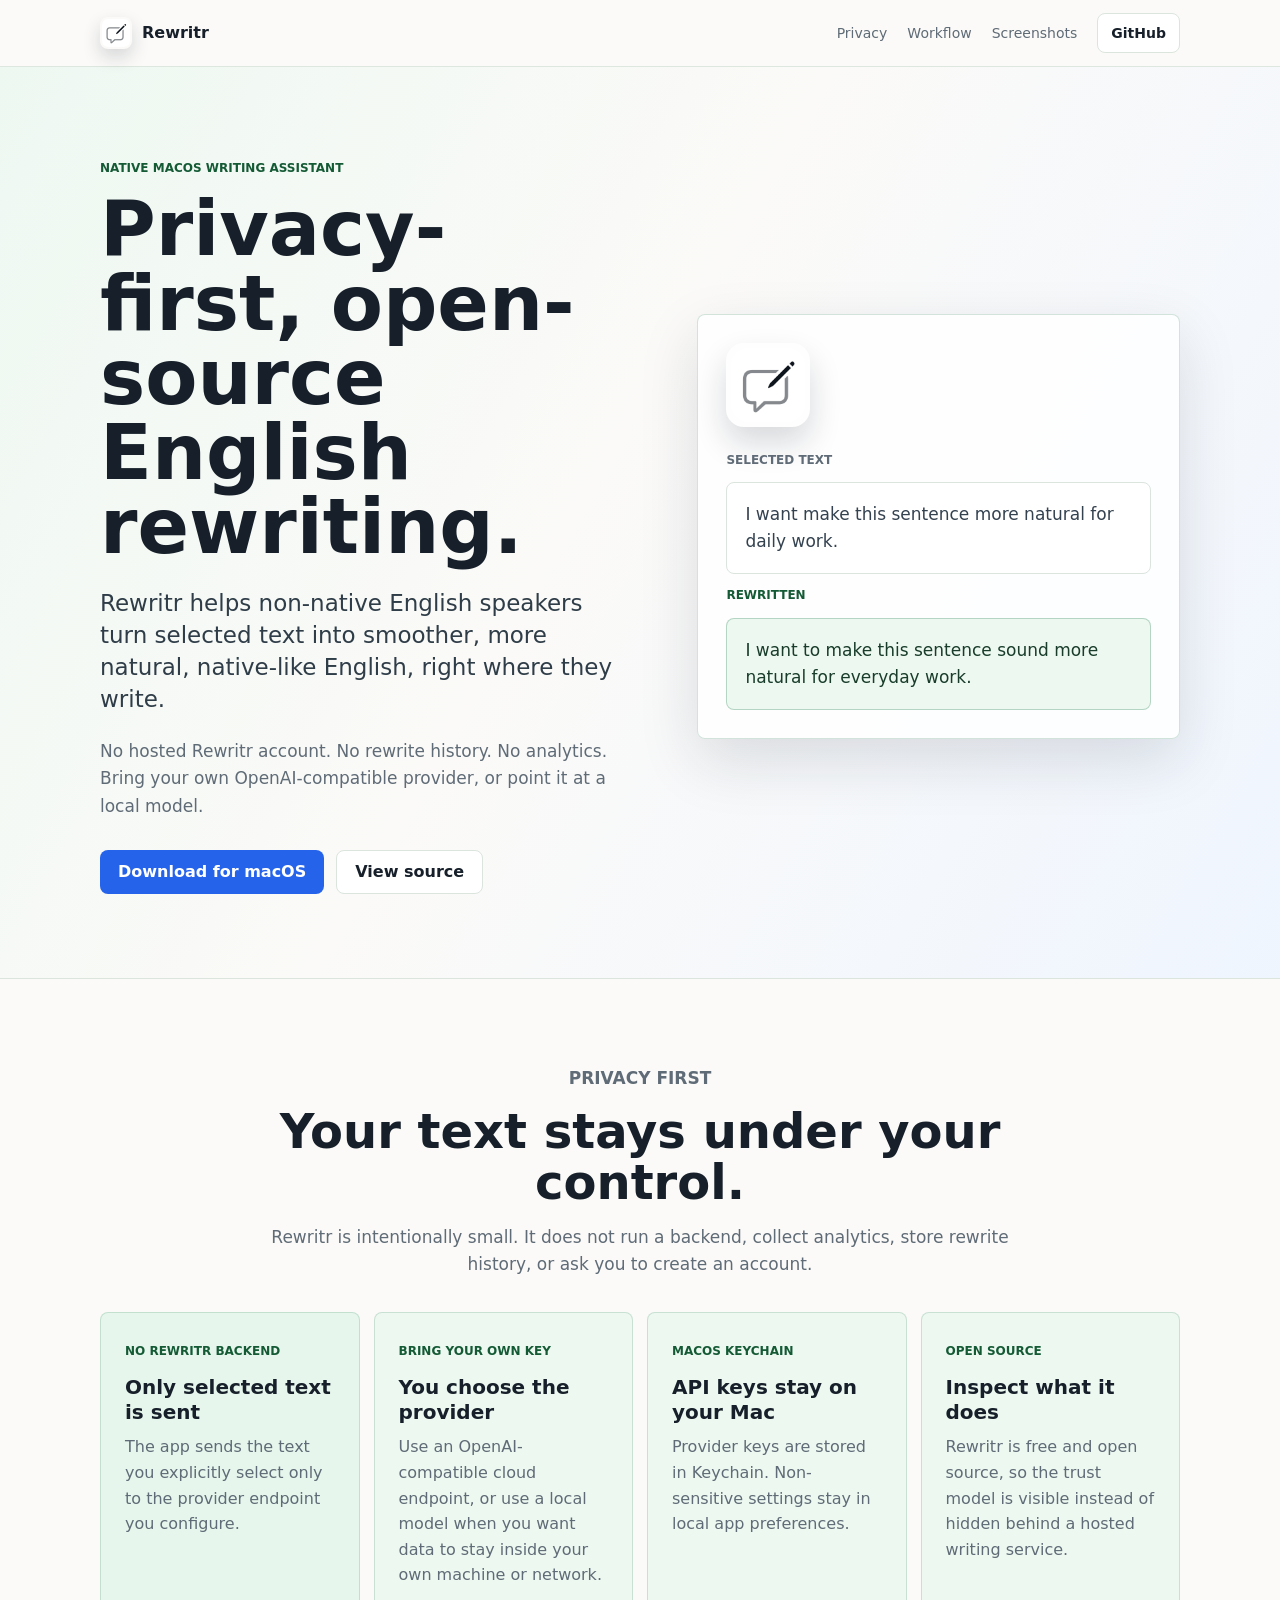
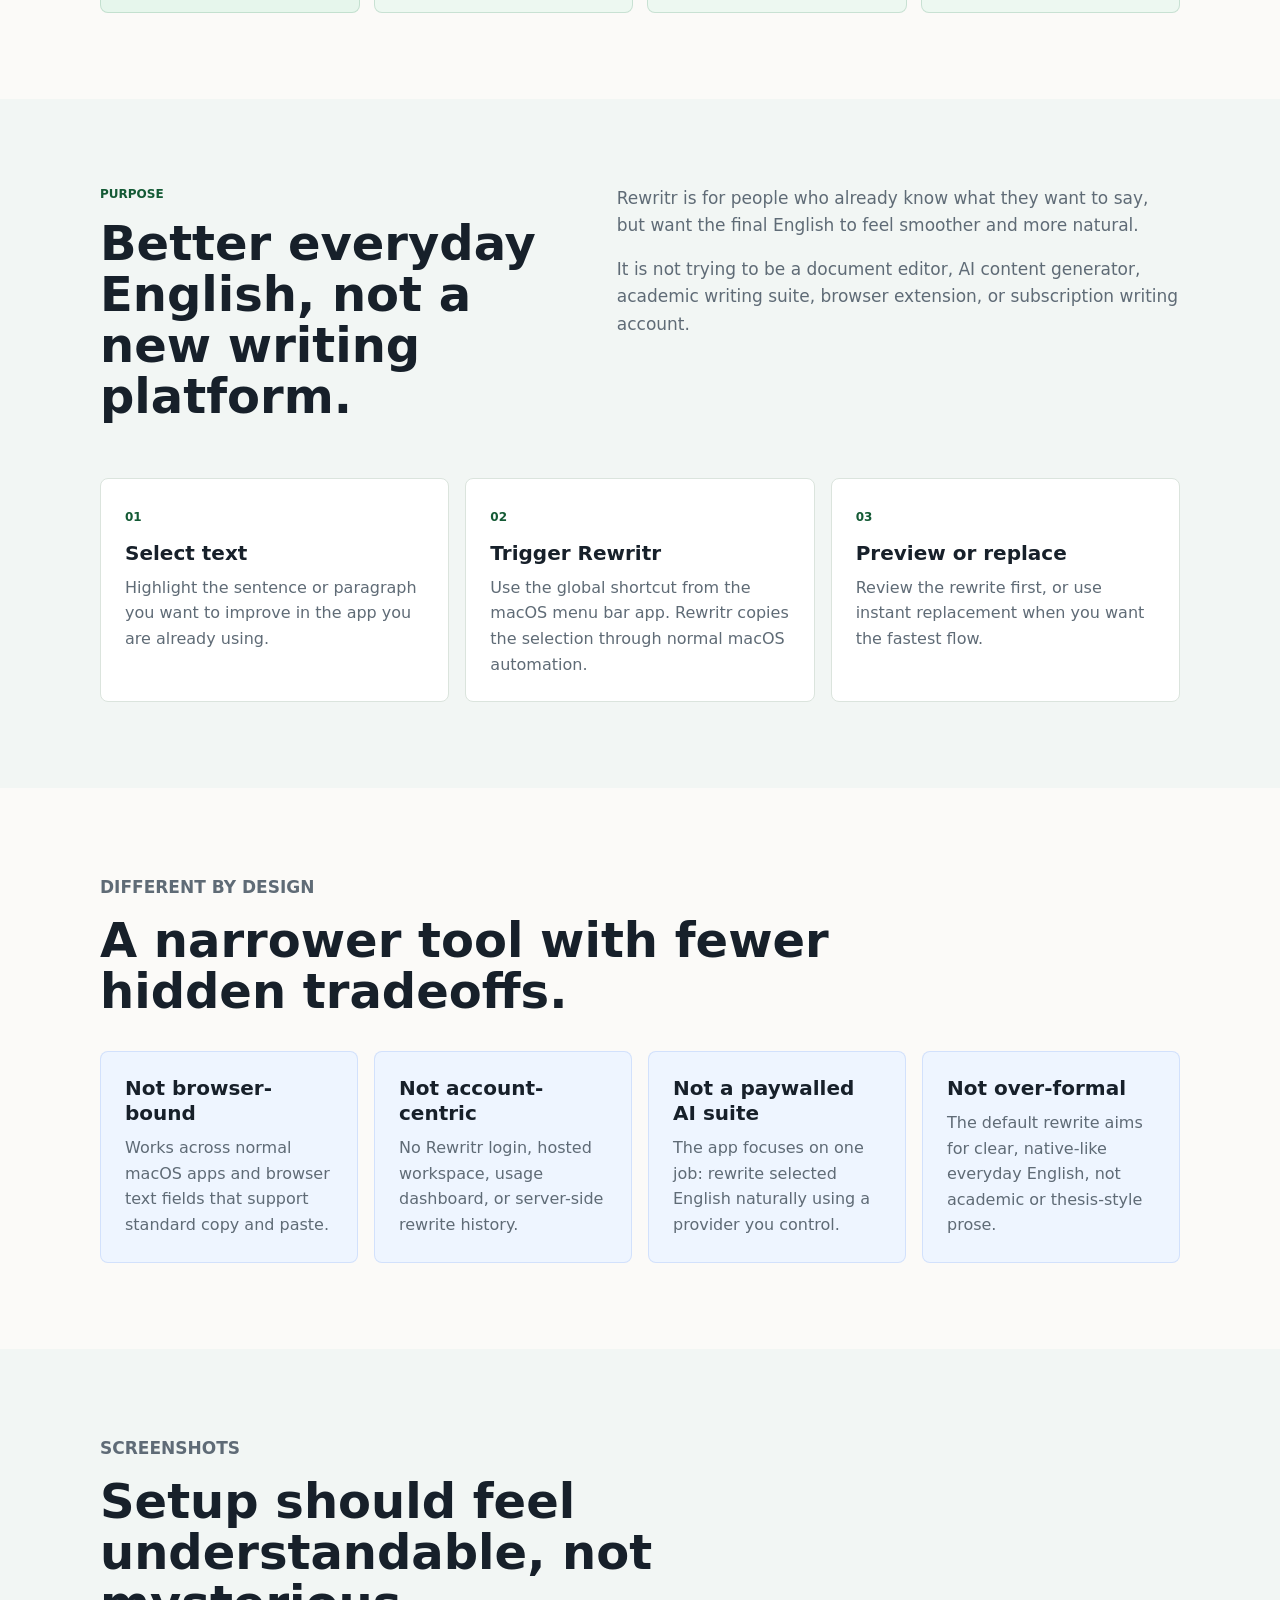
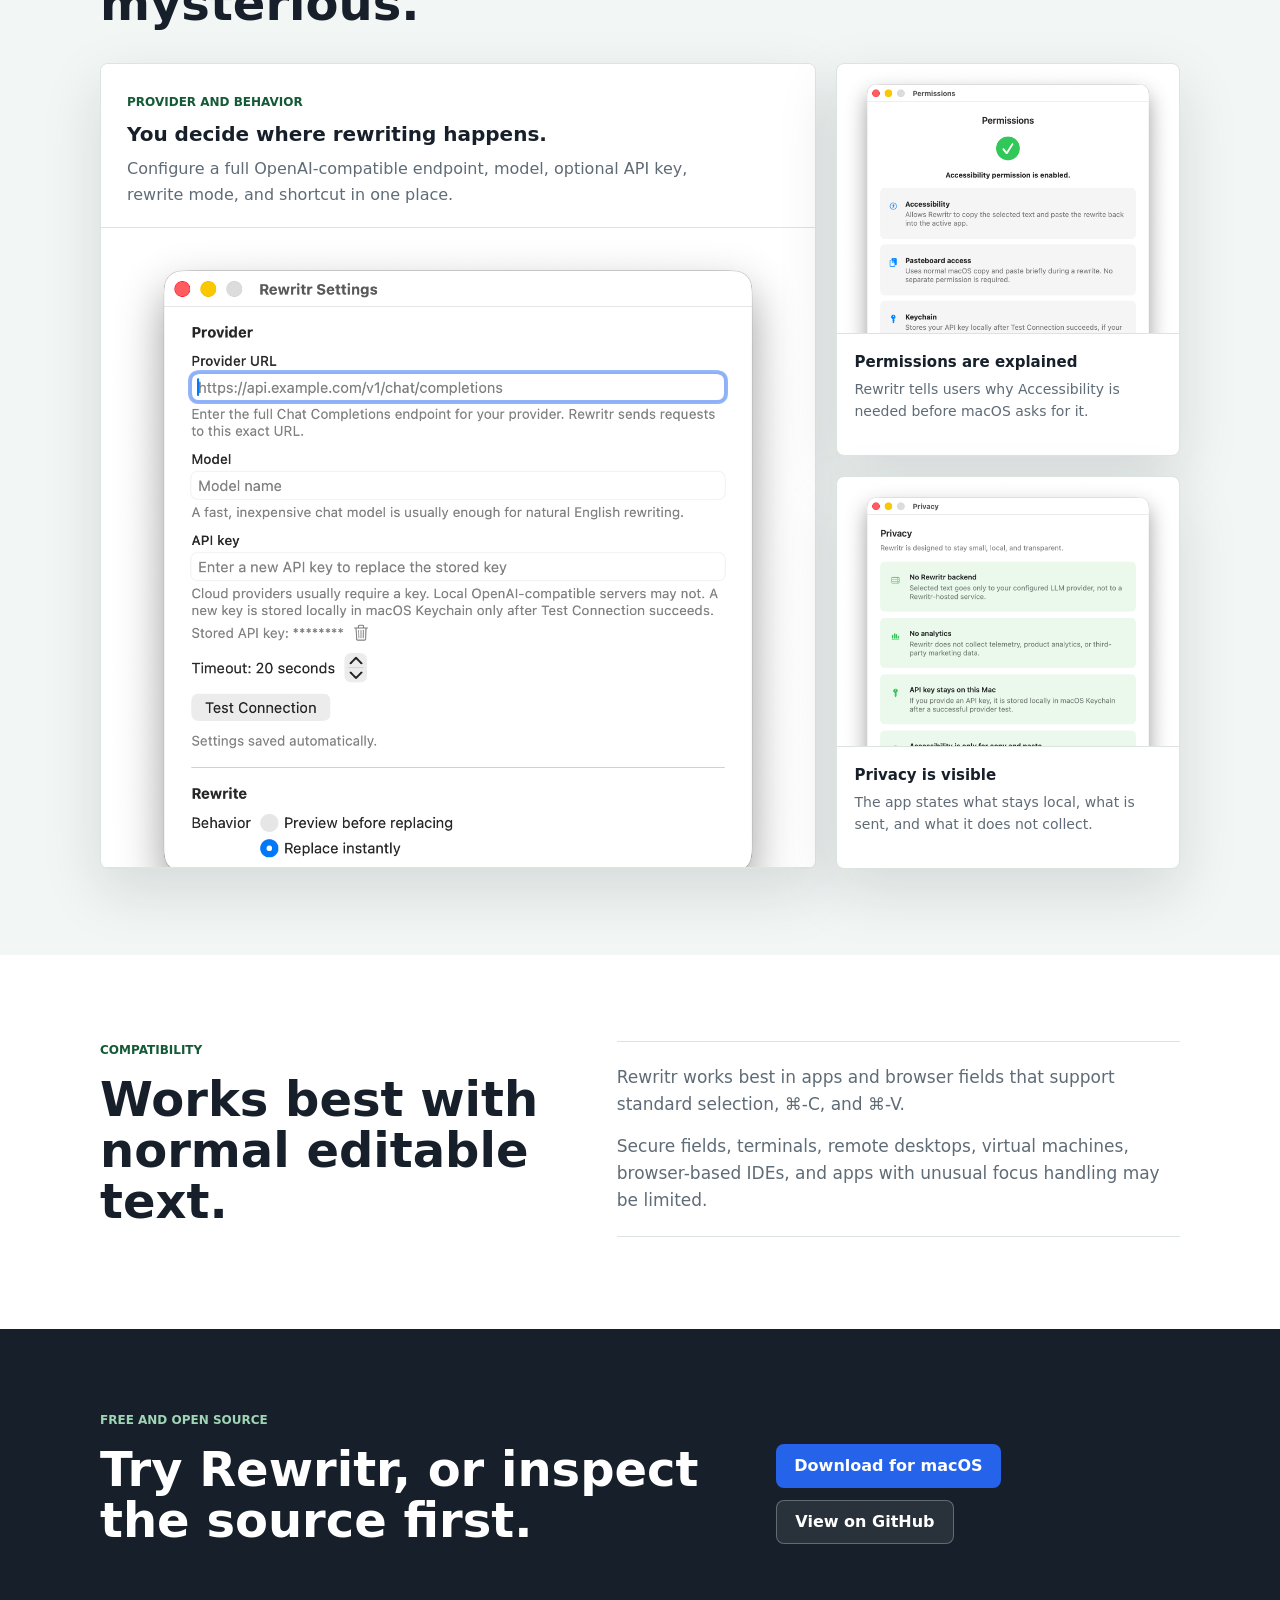
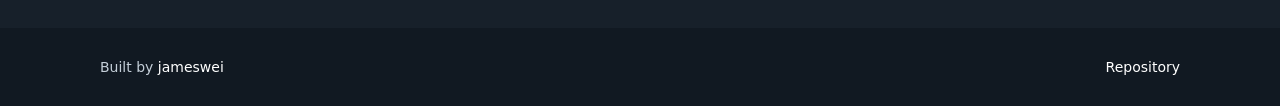
==== commit 531939d6: "minor change on wording" ====
--- a/website/index.html
+++ b/website/index.html
@@ -33,7 +33,7 @@
           <div class="hero-copy">
             <p class="eyebrow">Native macOS writing assistant</p>
             <h1 id="hero-title">
-              <span class="title-part">Private,</span>
+              <span class="title-part">Privacy-first,</span>
               <span class="title-part">open-source</span>
               <span class="title-part">English rewriting.</span>
             </h1>
@@ -94,7 +94,7 @@
           </article>
           <article class="value-card">
             <span>macOS Keychain</span>
-            <h3>API keys stay on this Mac</h3>
+            <h3>API keys stay on your Mac</h3>
             <p>
               Provider keys are stored in Keychain. Non-sensitive settings stay in local
               app preferences.
@@ -212,7 +212,7 @@
             <h2 id="limits-title">Works best with normal editable text.</h2>
           </div>
           <div class="limit-list">
-            <p>Rewritr works best in apps and browser fields that support standard selection, Command-C, and Command-V.</p>
+            <p>Rewritr works best in apps and browser fields that support standard selection, ⌘-C, and ⌘-V.</p>
             <p>Secure fields, terminals, remote desktops, virtual machines, browser-based IDEs, and apps with unusual focus handling may be limited.</p>
           </div>
         </div>
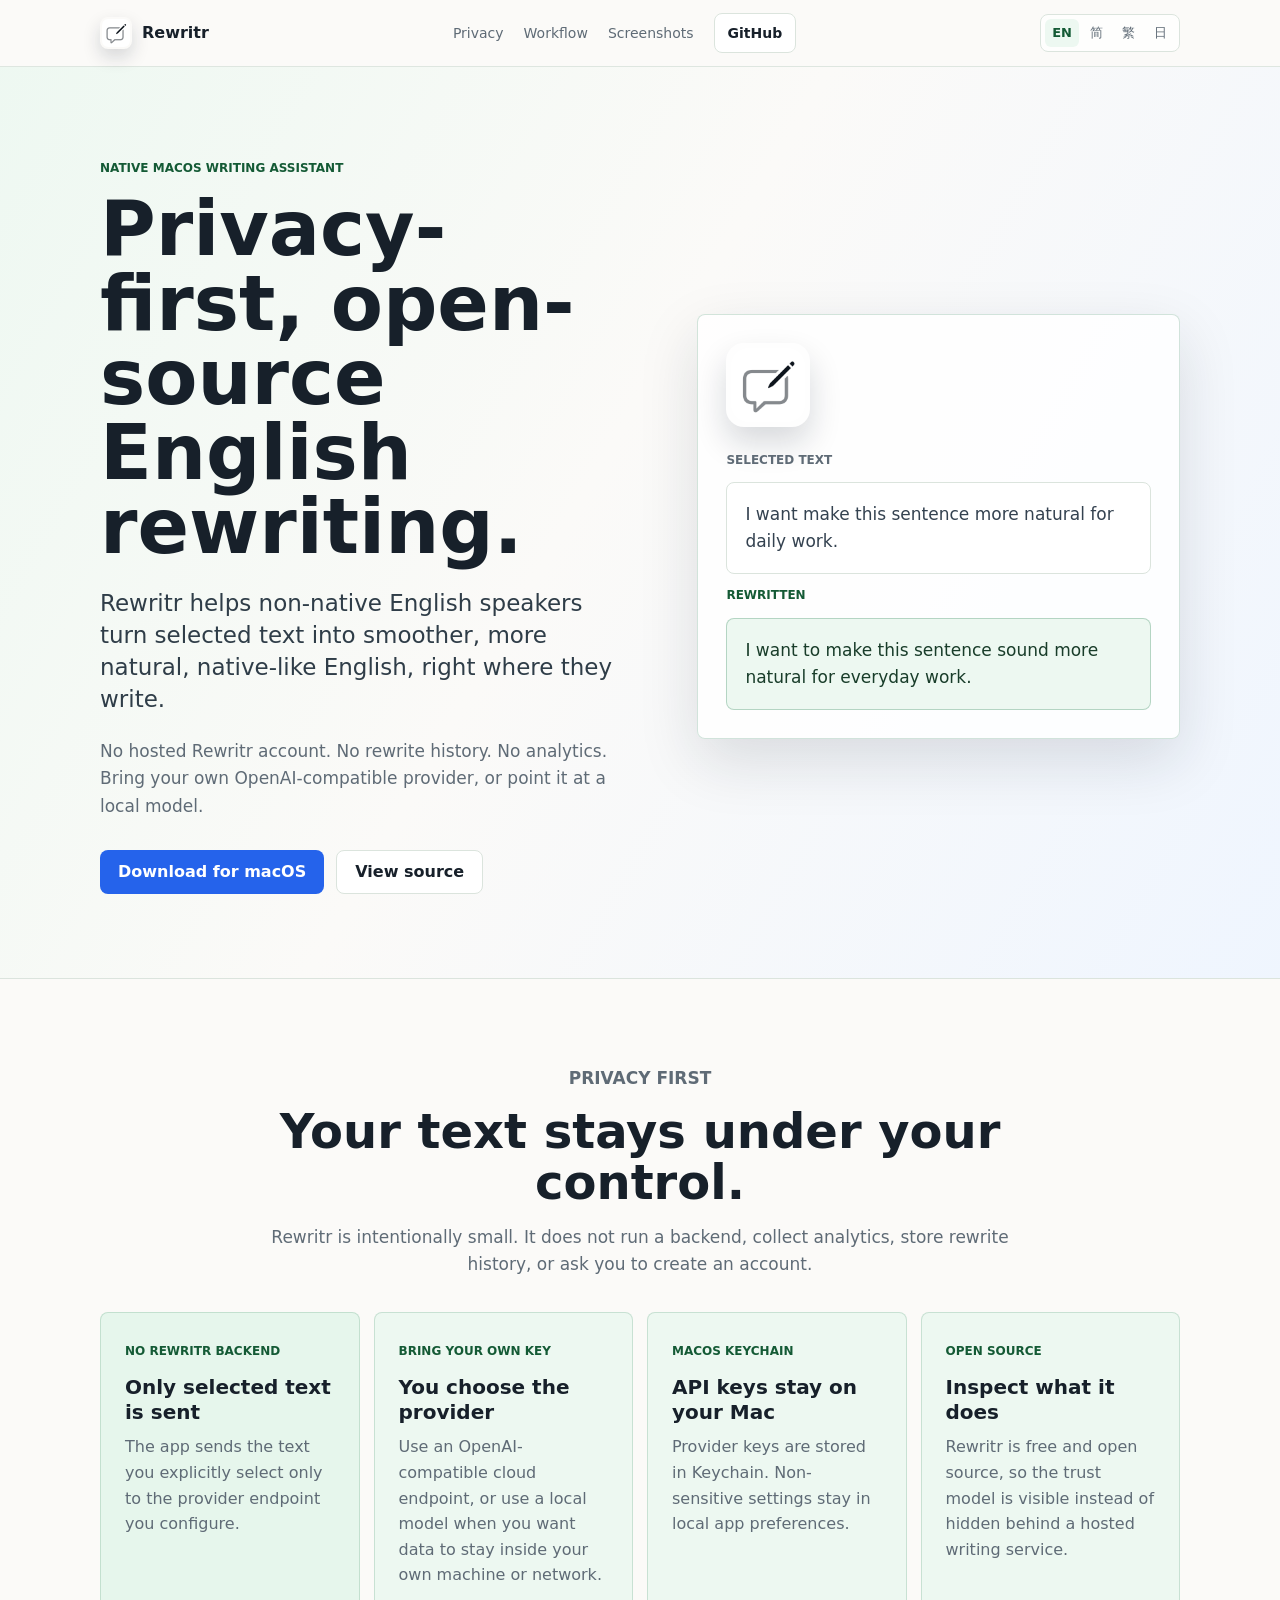
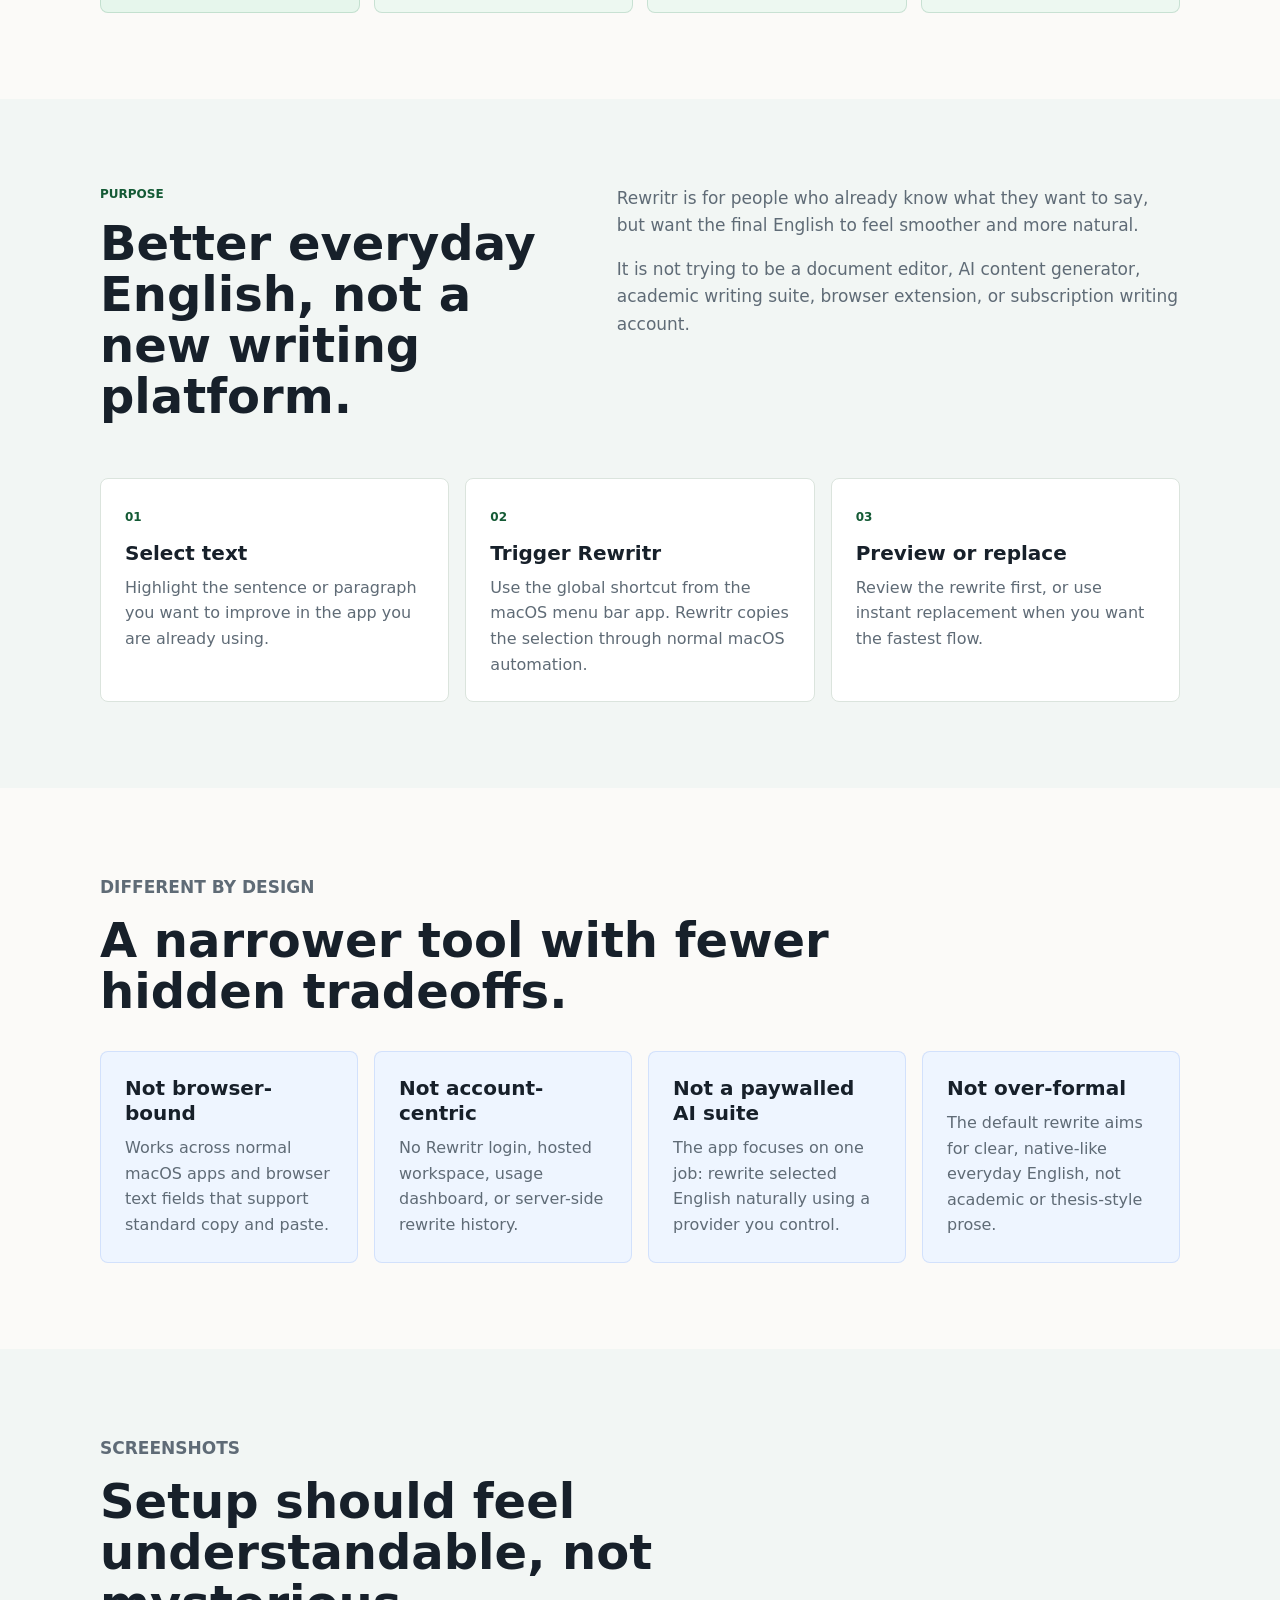
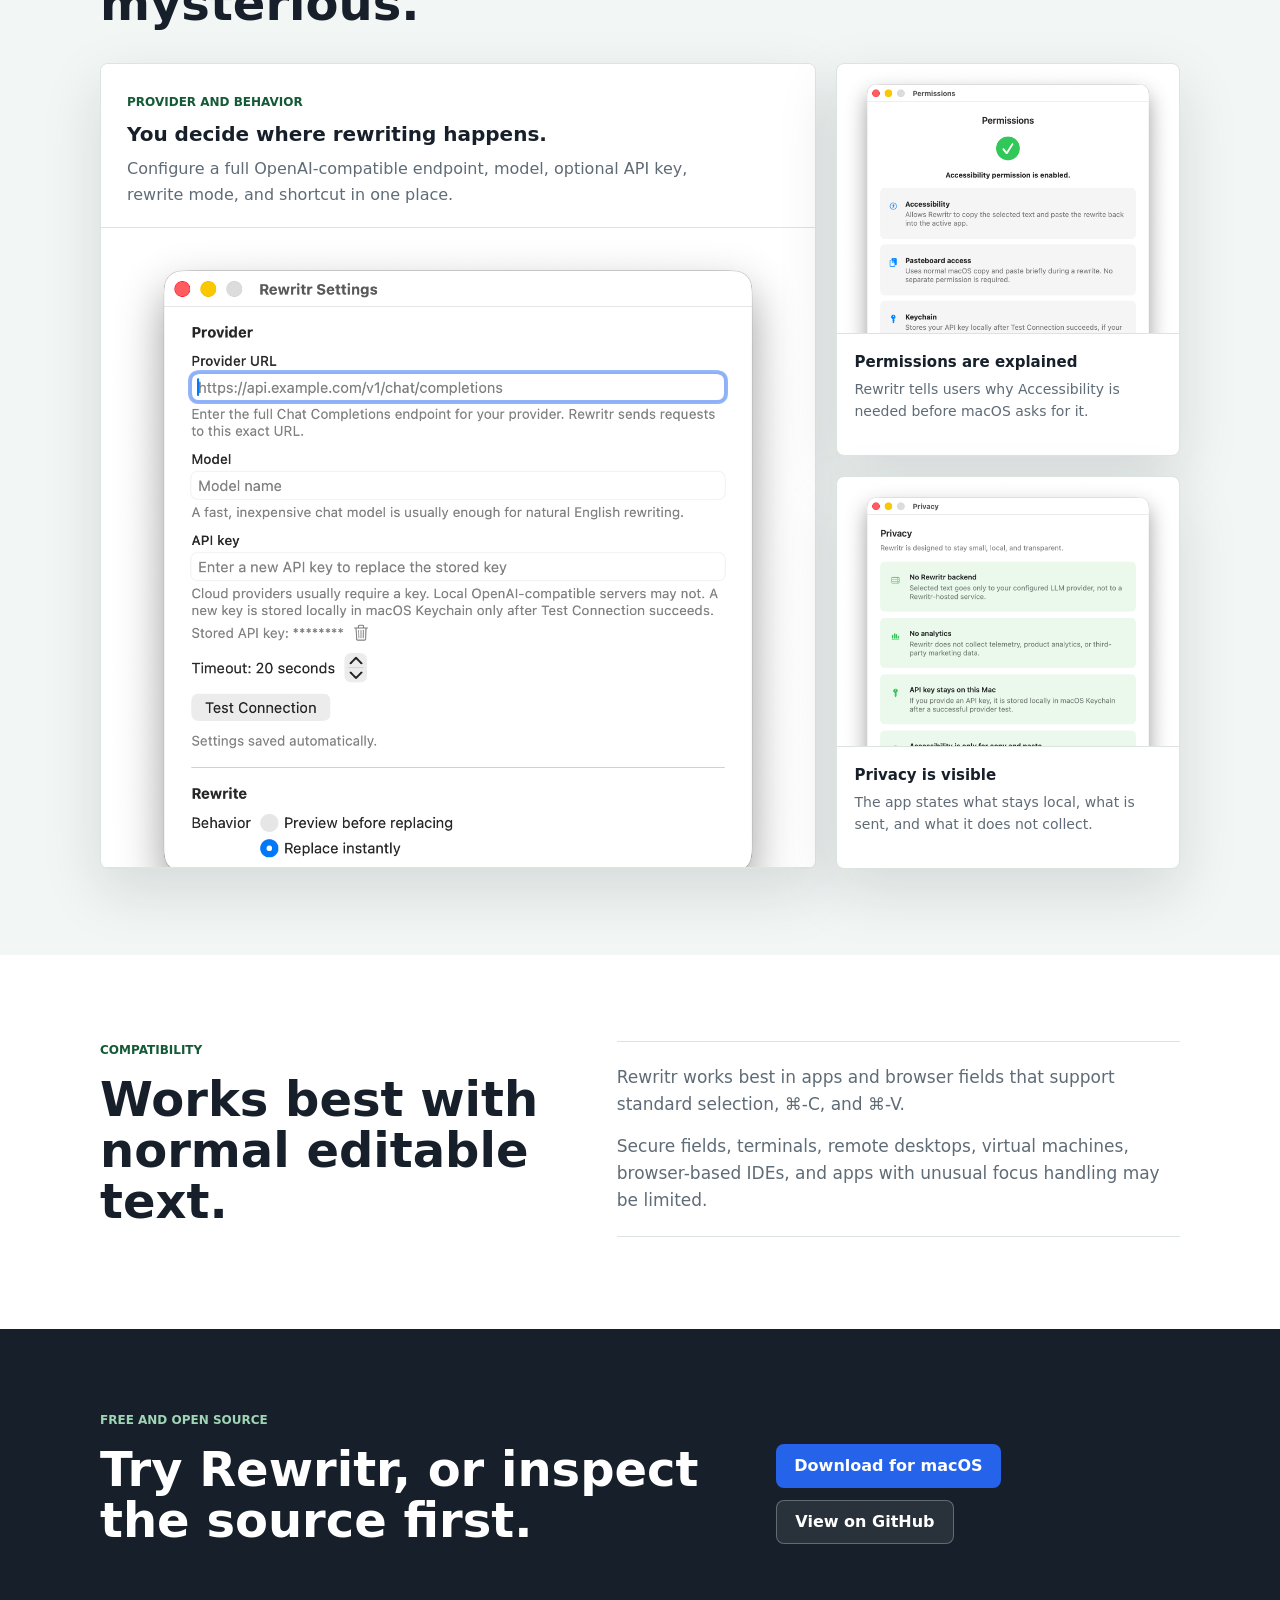
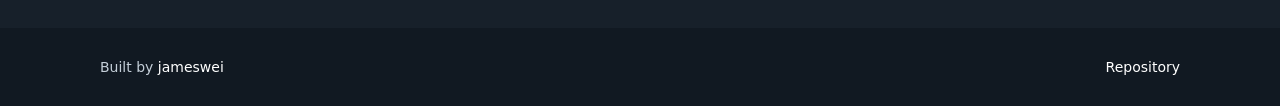
==== commit 14cbbc46: "Add multilingual README and website pages" ====
--- a/website/index.html
+++ b/website/index.html
@@ -8,6 +8,11 @@
       name="description"
       content="Rewritr is a privacy-first, open-source macOS menu bar app that rewrites selected English into smoother, more natural, native-like English."
     />
+    <link rel="alternate" hreflang="en" href="./" />
+    <link rel="alternate" hreflang="zh-Hans" href="zh-CN/" />
+    <link rel="alternate" hreflang="zh-Hant" href="zh-TW/" />
+    <link rel="alternate" hreflang="ja" href="ja/" />
+    <link rel="alternate" hreflang="x-default" href="./" />
     <link rel="icon" href="assets/app-icon.png" type="image/png" />
     <link rel="stylesheet" href="css/styles.css" />
   </head>
@@ -23,6 +28,12 @@
           <a href="#workflow">Workflow</a>
           <a href="#screenshots">Screenshots</a>
           <a href="https://github.com/jameswei/rewritr" class="nav-button">GitHub</a>
+        </div>
+        <div class="language-switcher" aria-label="Language selector">
+          <a href="./" aria-current="page">EN</a>
+          <a href="zh-CN/">简</a>
+          <a href="zh-TW/">繁</a>
+          <a href="ja/">日</a>
         </div>
       </nav>
     </header>
--- a/website/css/styles.css
+++ b/website/css/styles.css
@@ -32,6 +32,13 @@
   line-height: 1.6;
 }
 
+:lang(zh-Hans),
+:lang(zh-Hant),
+:lang(ja) {
+  word-break: normal;
+  overflow-wrap: anywhere;
+}
+
 img {
   display: block;
   max-width: 100%;
@@ -88,6 +95,7 @@
 }
 
 .nav-links a:hover,
+.language-switcher a:hover,
 .footer a:hover {
   color: var(--accent);
 }
@@ -99,6 +107,32 @@
   background: var(--surface);
   color: var(--text);
   font-weight: 680;
+}
+
+.language-switcher {
+  display: inline-flex;
+  align-items: center;
+  gap: 4px;
+  padding: 4px;
+  border: 1px solid var(--line);
+  border-radius: 8px;
+  background: rgba(255, 255, 255, 0.74);
+  color: var(--muted);
+  font-size: 13px;
+}
+
+.language-switcher a {
+  min-width: 28px;
+  padding: 4px 7px;
+  border-radius: 6px;
+  text-align: center;
+  text-decoration: none;
+}
+
+.language-switcher a[aria-current="page"] {
+  background: var(--surface-green);
+  color: var(--green-strong);
+  font-weight: 760;
 }
 
 .container {
@@ -524,6 +558,11 @@
     padding-bottom: 4px;
   }
 
+  .language-switcher {
+    max-width: 100%;
+    overflow-x: auto;
+  }
+
   .hero {
     padding: 70px 0 64px;
   }
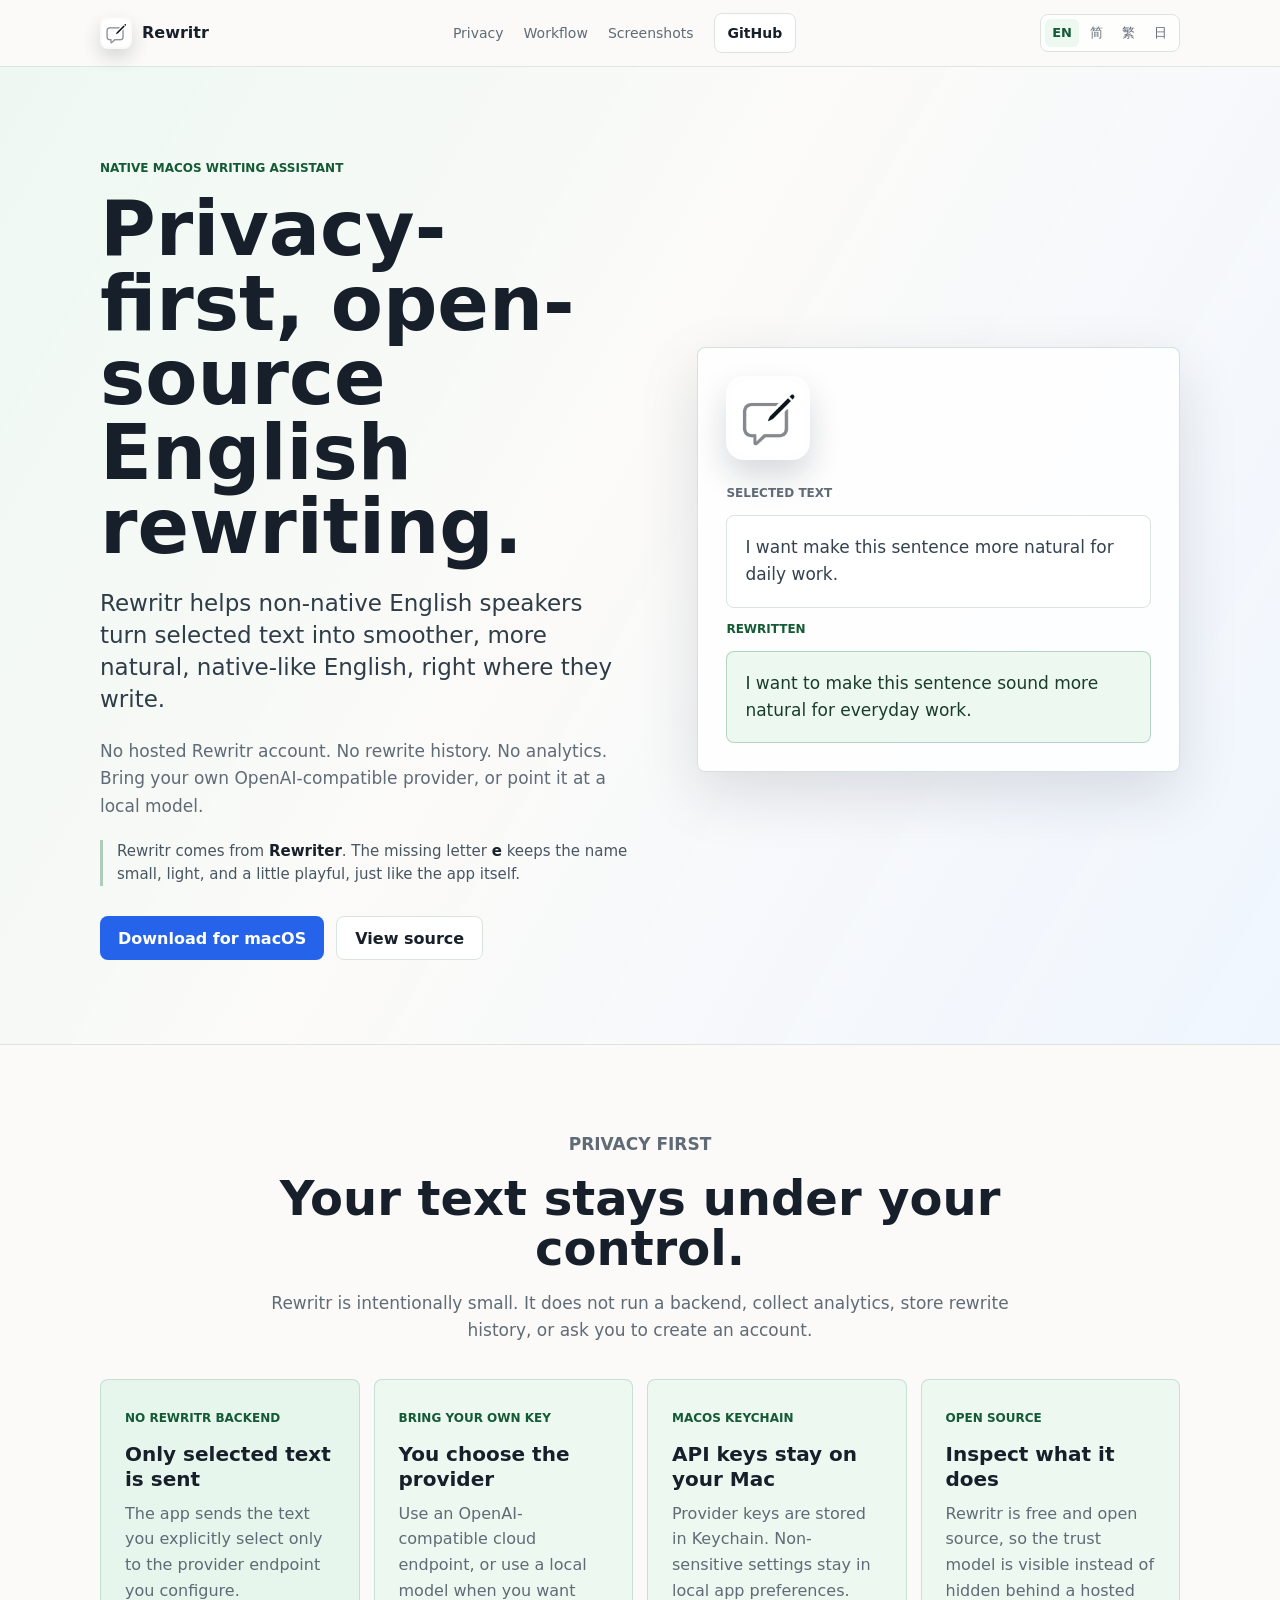
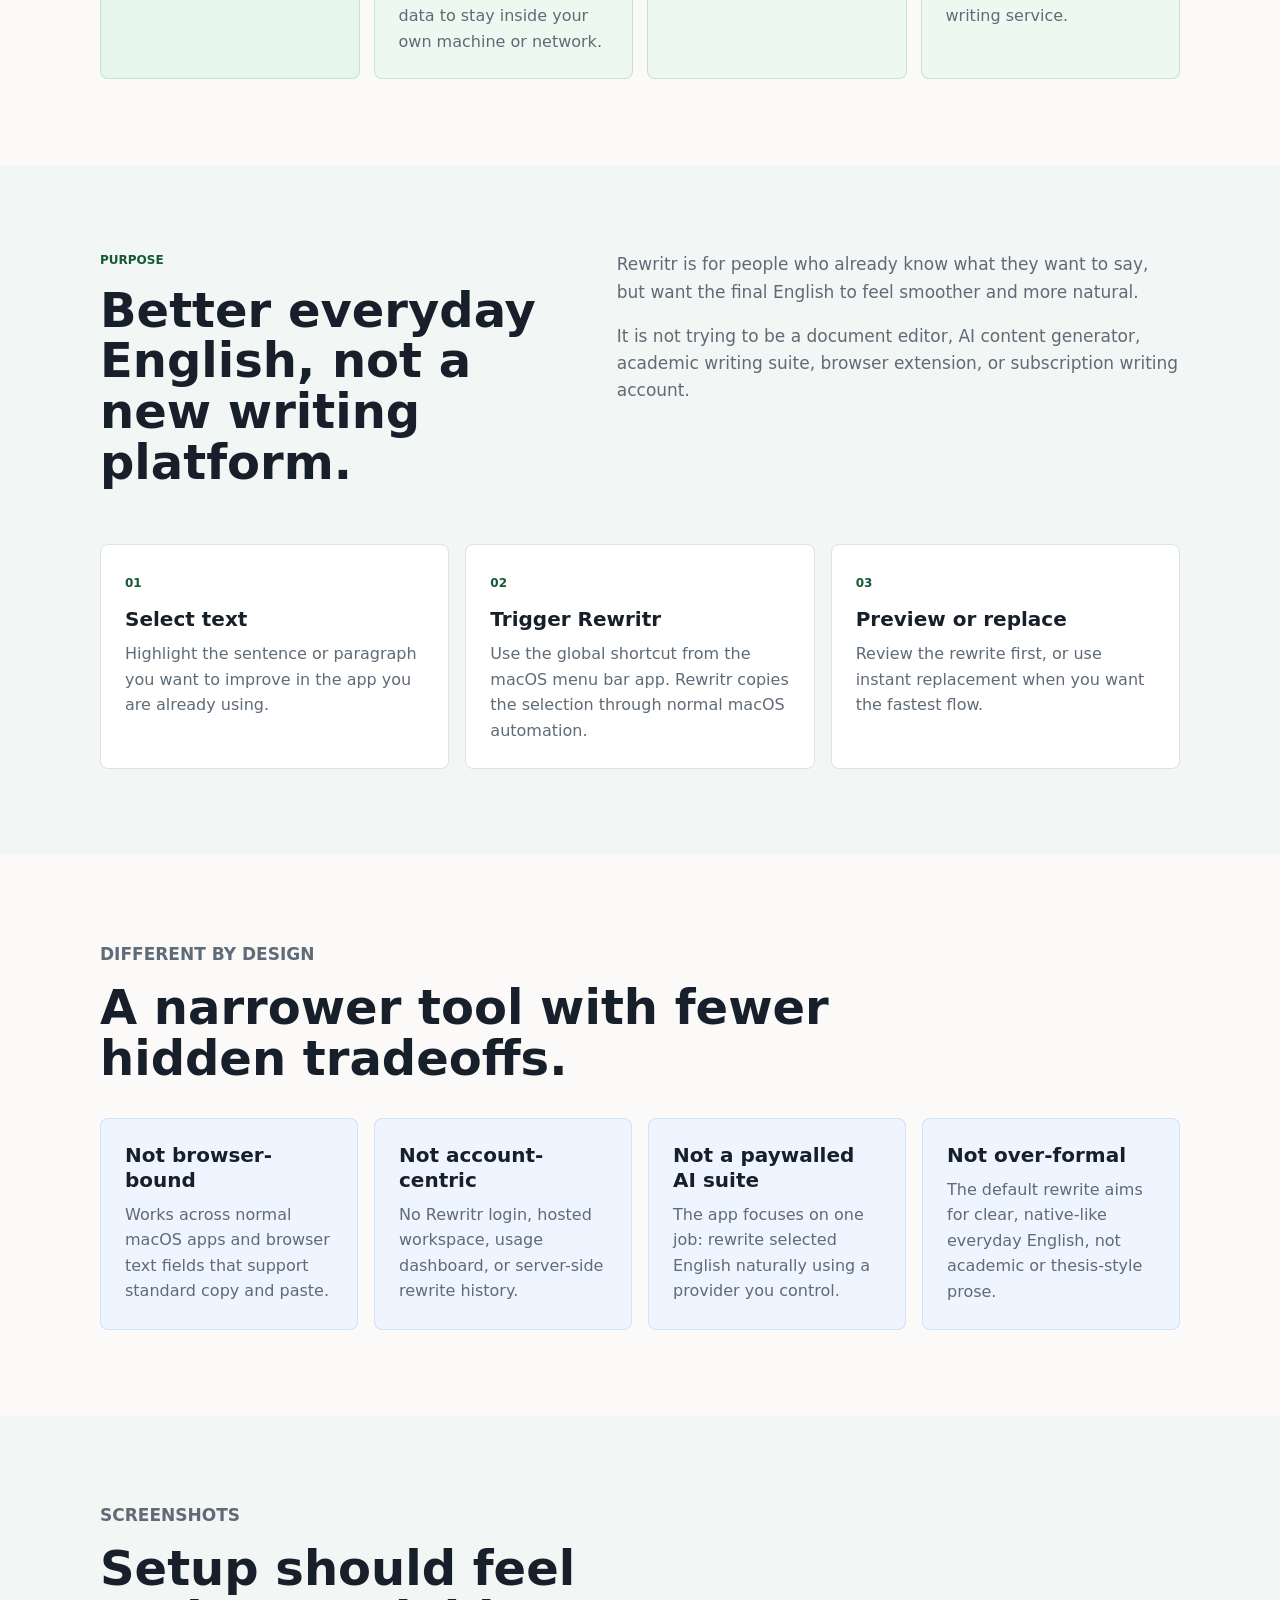
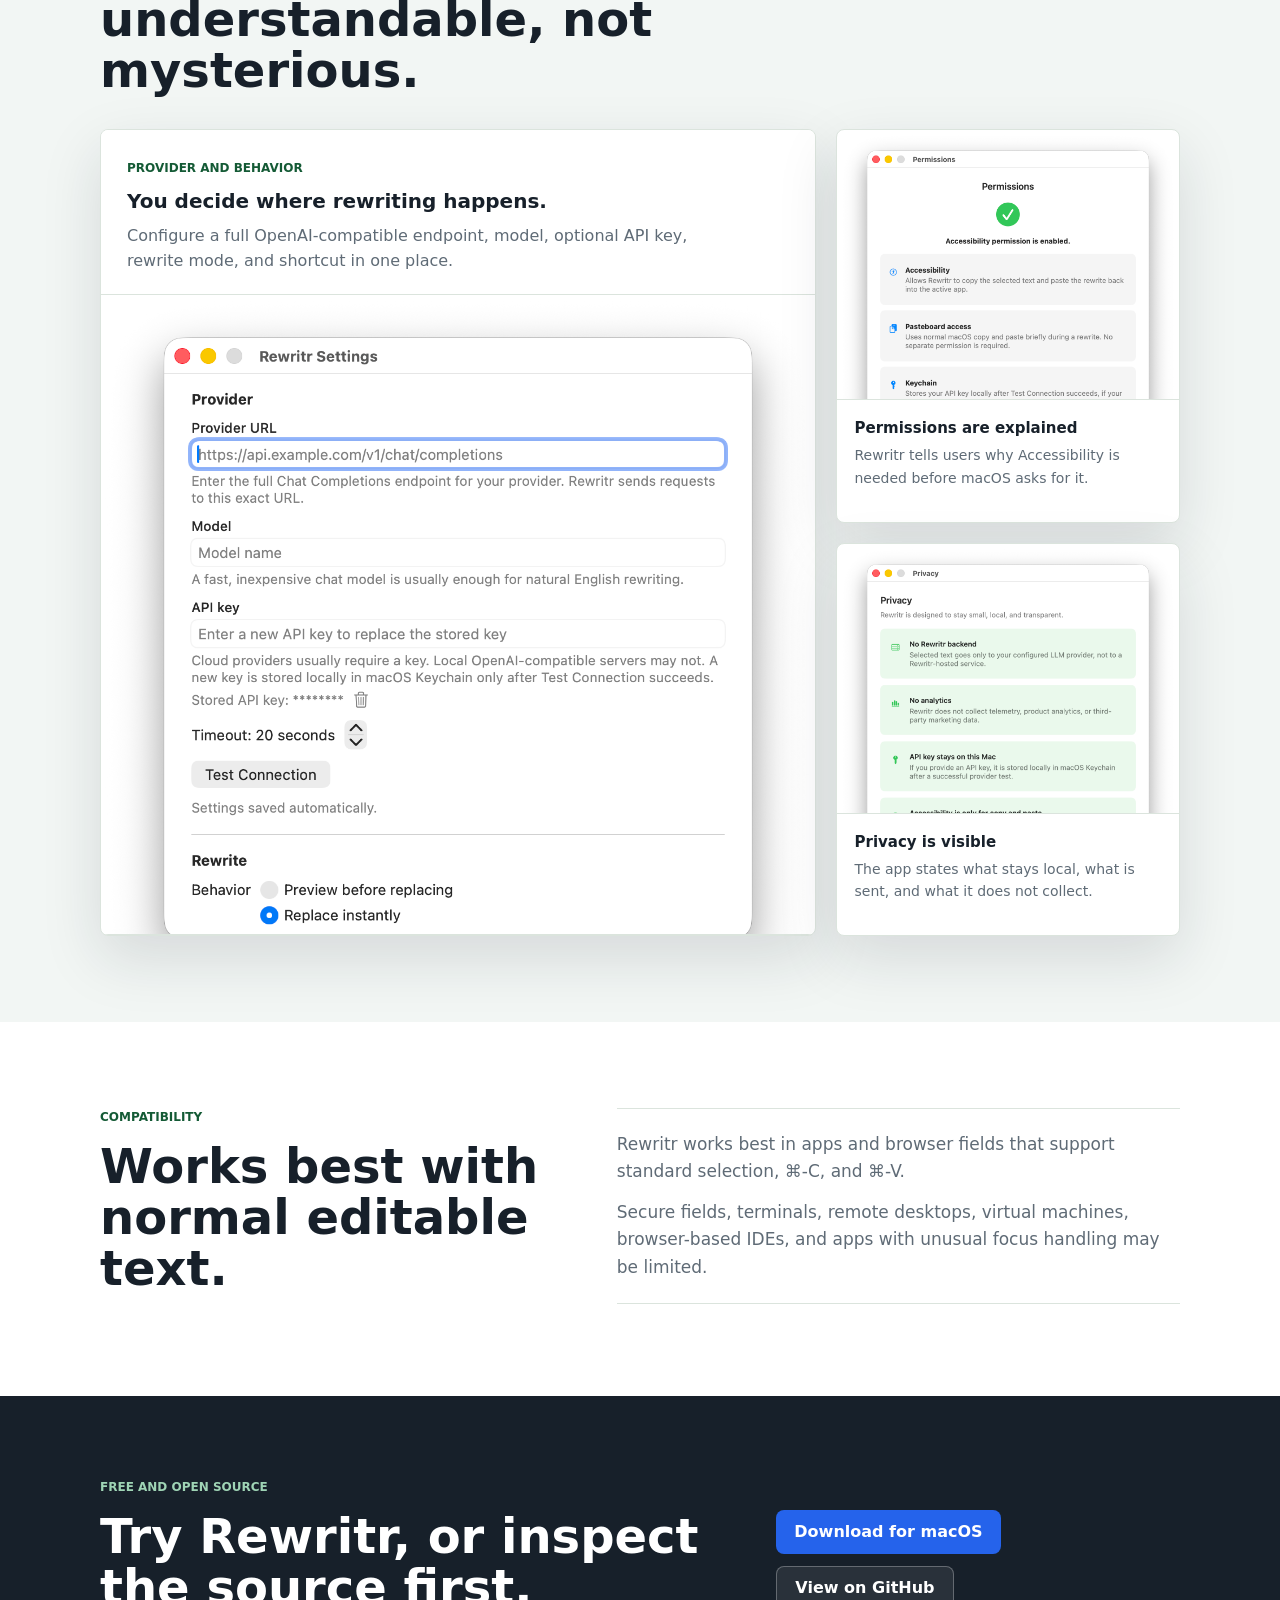
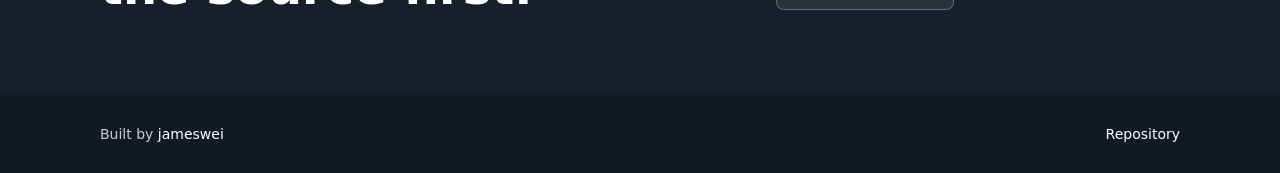
==== commit 6735b679: "Polish project links and naming copy" ====
--- a/website/index.html
+++ b/website/index.html
@@ -60,6 +60,10 @@
               <span class="mobile-line">Bring your own OpenAI-compatible provider,</span>
               <span class="mobile-line">or point it at a local model.</span>
             </p>
+            <p class="name-note">
+              Rewritr comes from <strong>Rewriter</strong>. The missing letter <strong>e</strong>
+              keeps the name small, light, and a little playful, just like the app itself.
+            </p>
             <div class="hero-actions" aria-label="Primary actions">
               <a class="button primary" href="https://github.com/jameswei/rewritr/releases">Download for macOS</a>
               <a class="button secondary" href="https://github.com/jameswei/rewritr">View source</a>
--- a/website/css/styles.css
+++ b/website/css/styles.css
@@ -214,6 +214,21 @@
   font-size: 17px;
 }
 
+.name-note {
+  max-width: 620px;
+  margin: 20px 0 0;
+  padding-left: 14px;
+  border-left: 3px solid rgba(33, 122, 75, 0.34);
+  color: #485662;
+  font-size: 15px;
+  line-height: 1.55;
+}
+
+.name-note strong {
+  color: var(--text);
+  font-weight: 760;
+}
+
 .mobile-line {
   display: inline;
 }
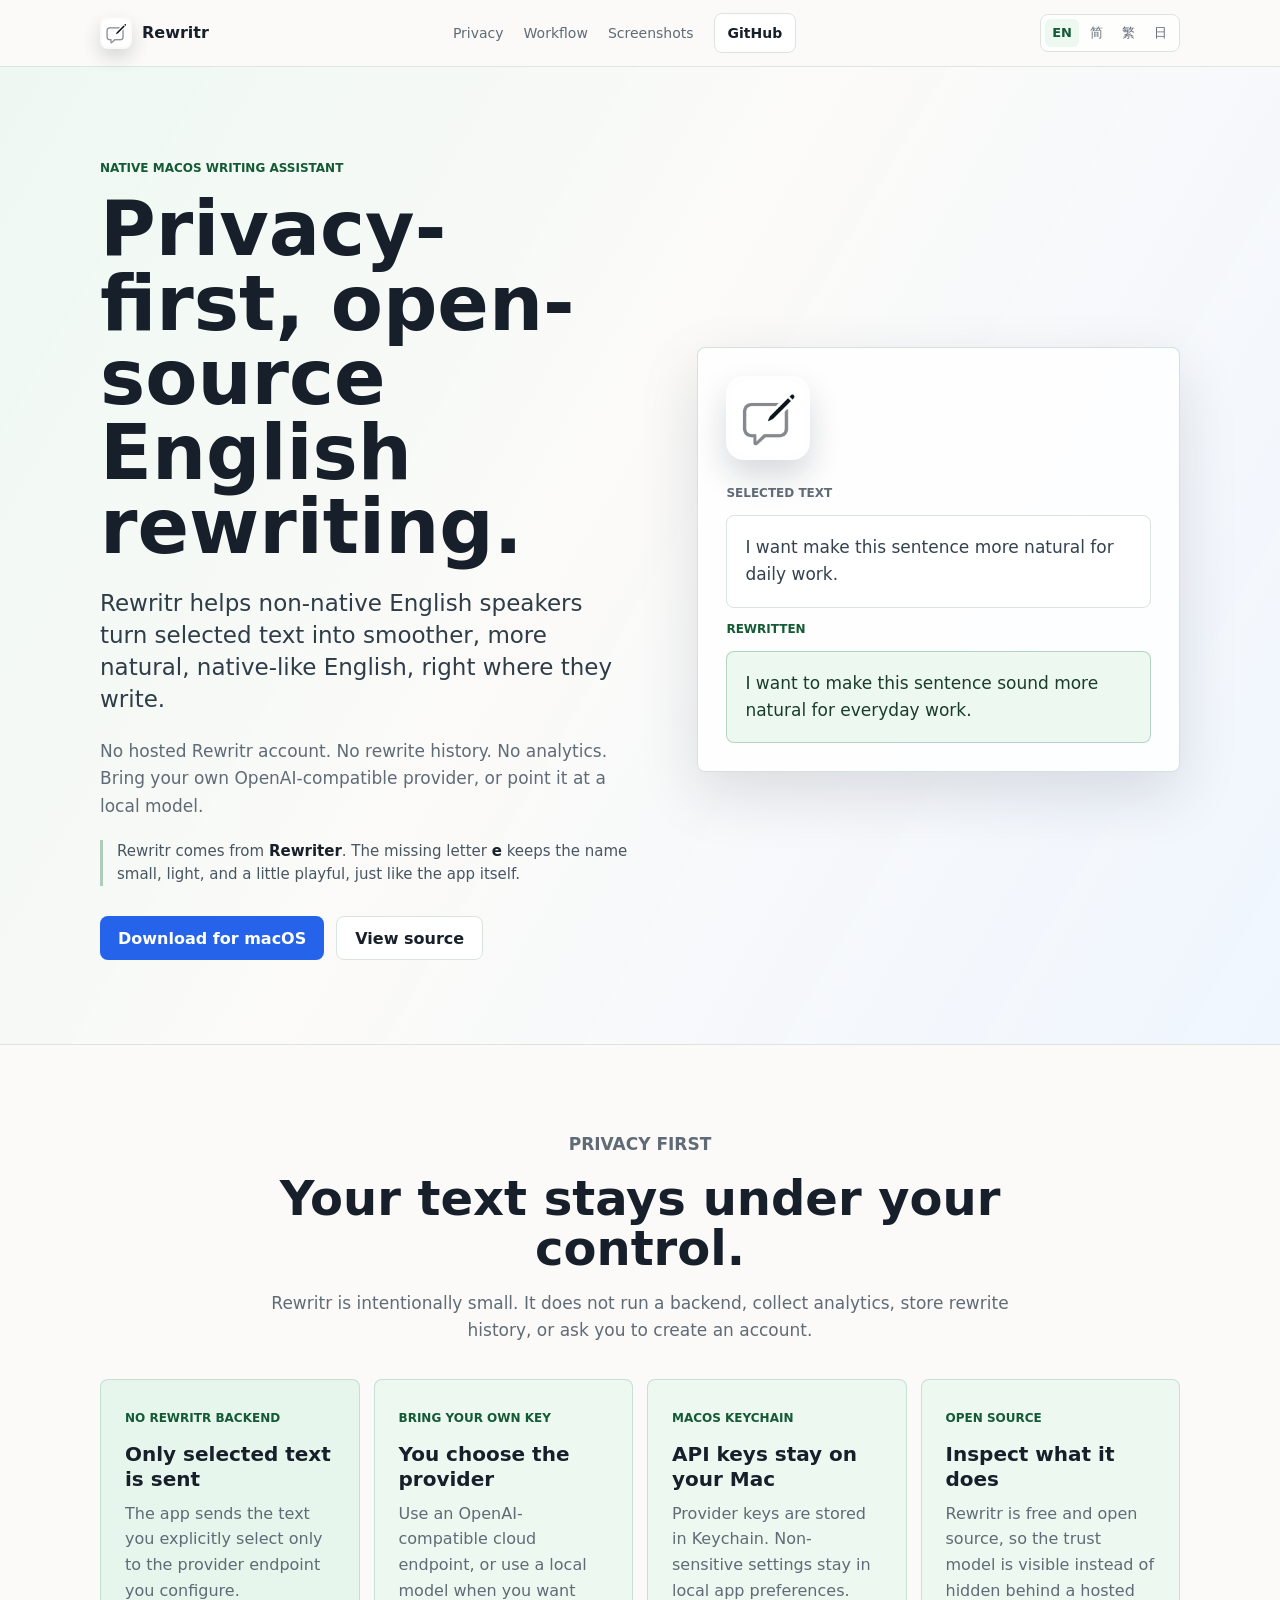
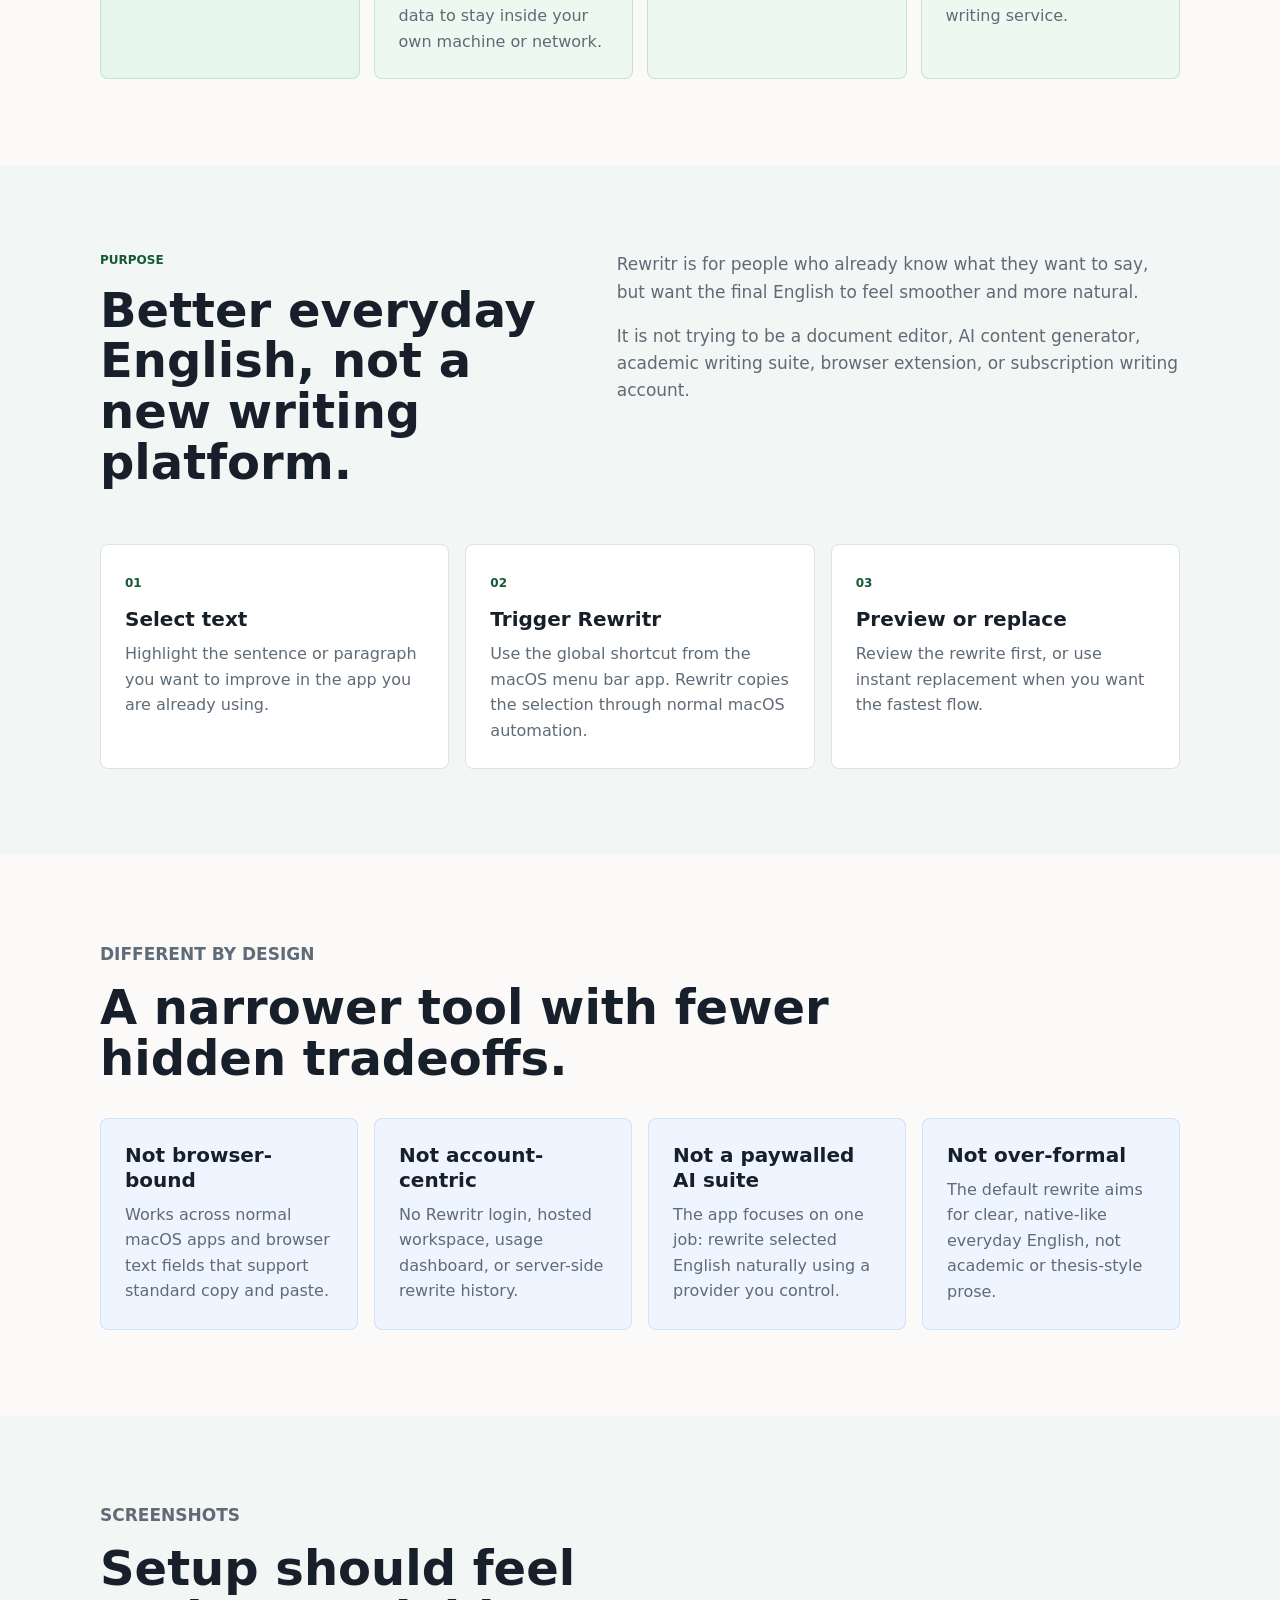
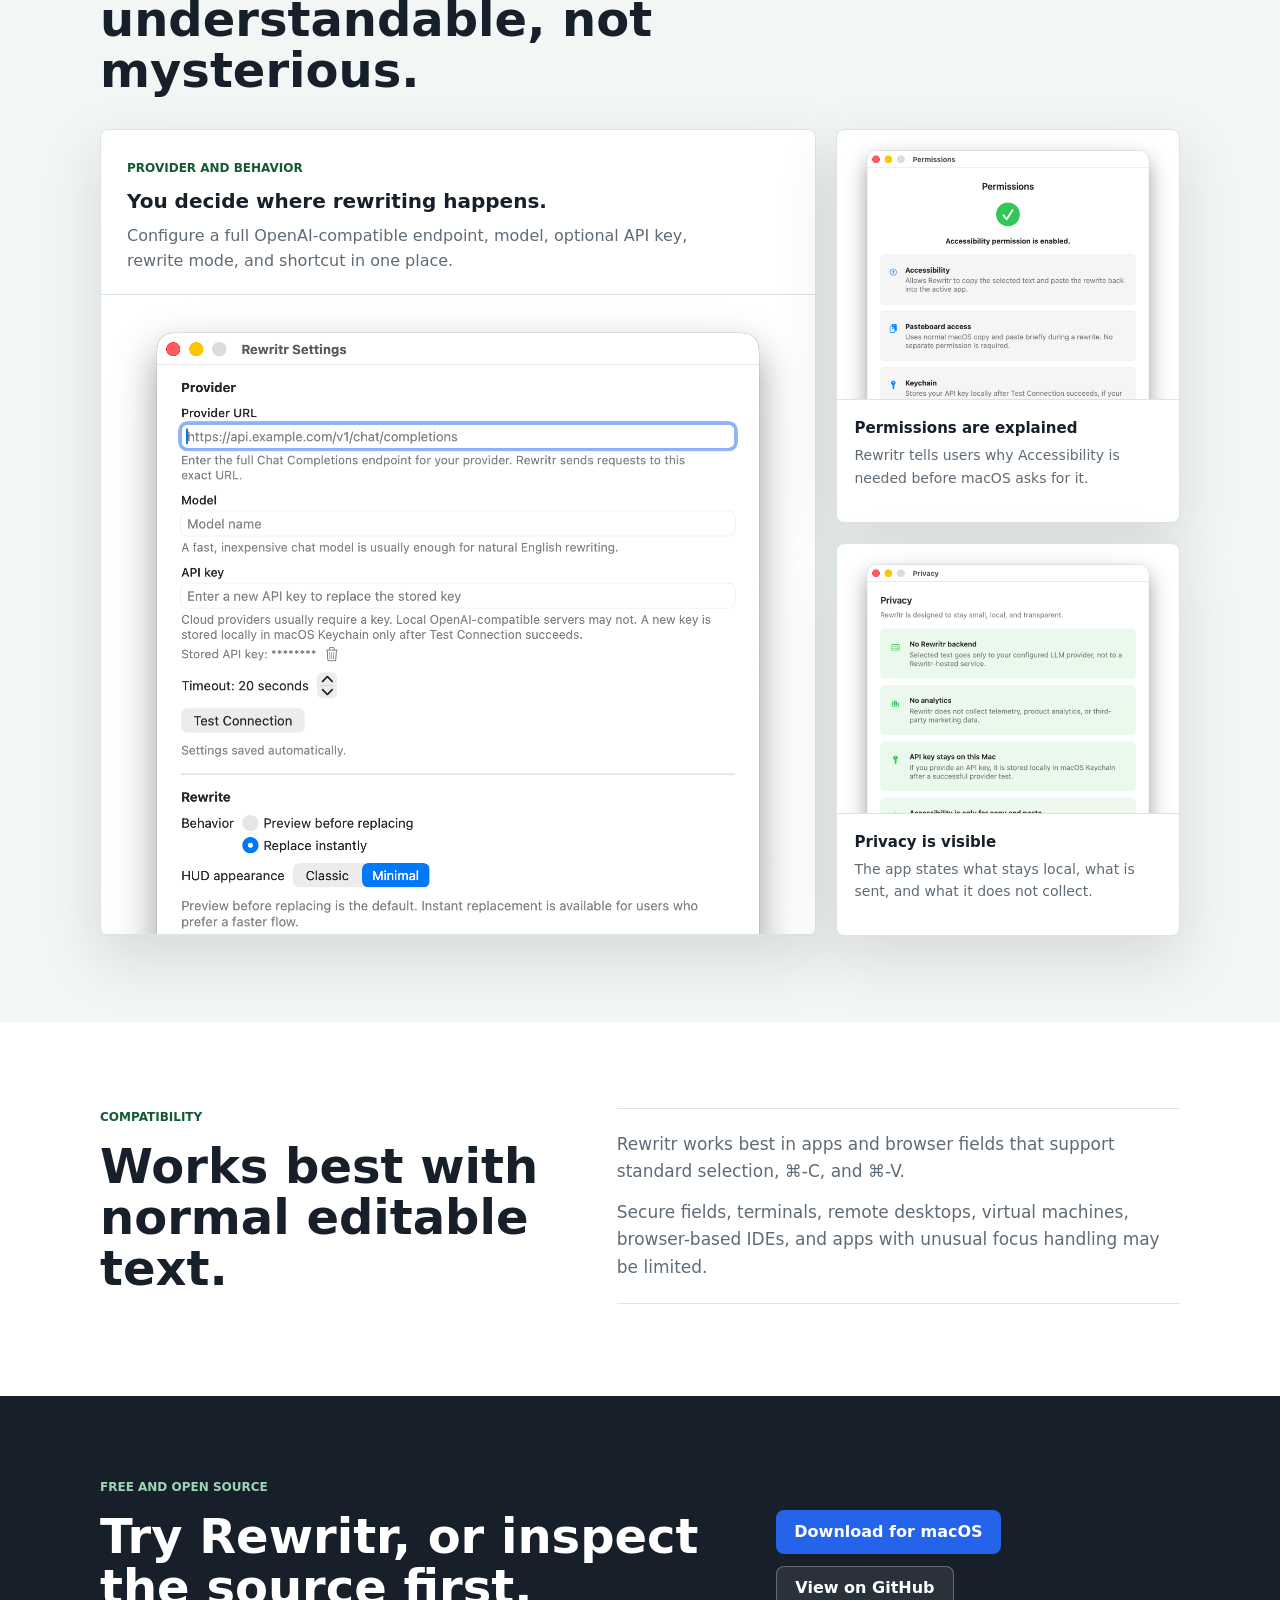
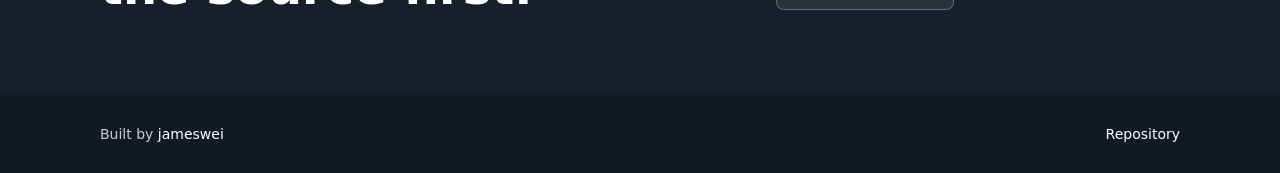
==== commit 24897e75: "Refresh Settings screenshots" ====
--- a/website/index.html
+++ b/website/index.html
@@ -199,7 +199,7 @@
               <h3>You decide where rewriting happens.</h3>
               <p>Configure a full OpenAI-compatible endpoint, model, optional API key, rewrite mode, and shortcut in one place.</p>
             </div>
-            <img src="assets/screenshot_settings.png" alt="Rewritr settings with provider configuration and rewrite behavior" />
+            <img src="assets/screenshot_settings.png" alt="Rewritr settings with provider configuration, rewrite behavior, HUD appearance, and shortcut" />
           </figure>
           <div class="supporting-shots">
             <figure class="screenshot compact-shot">
